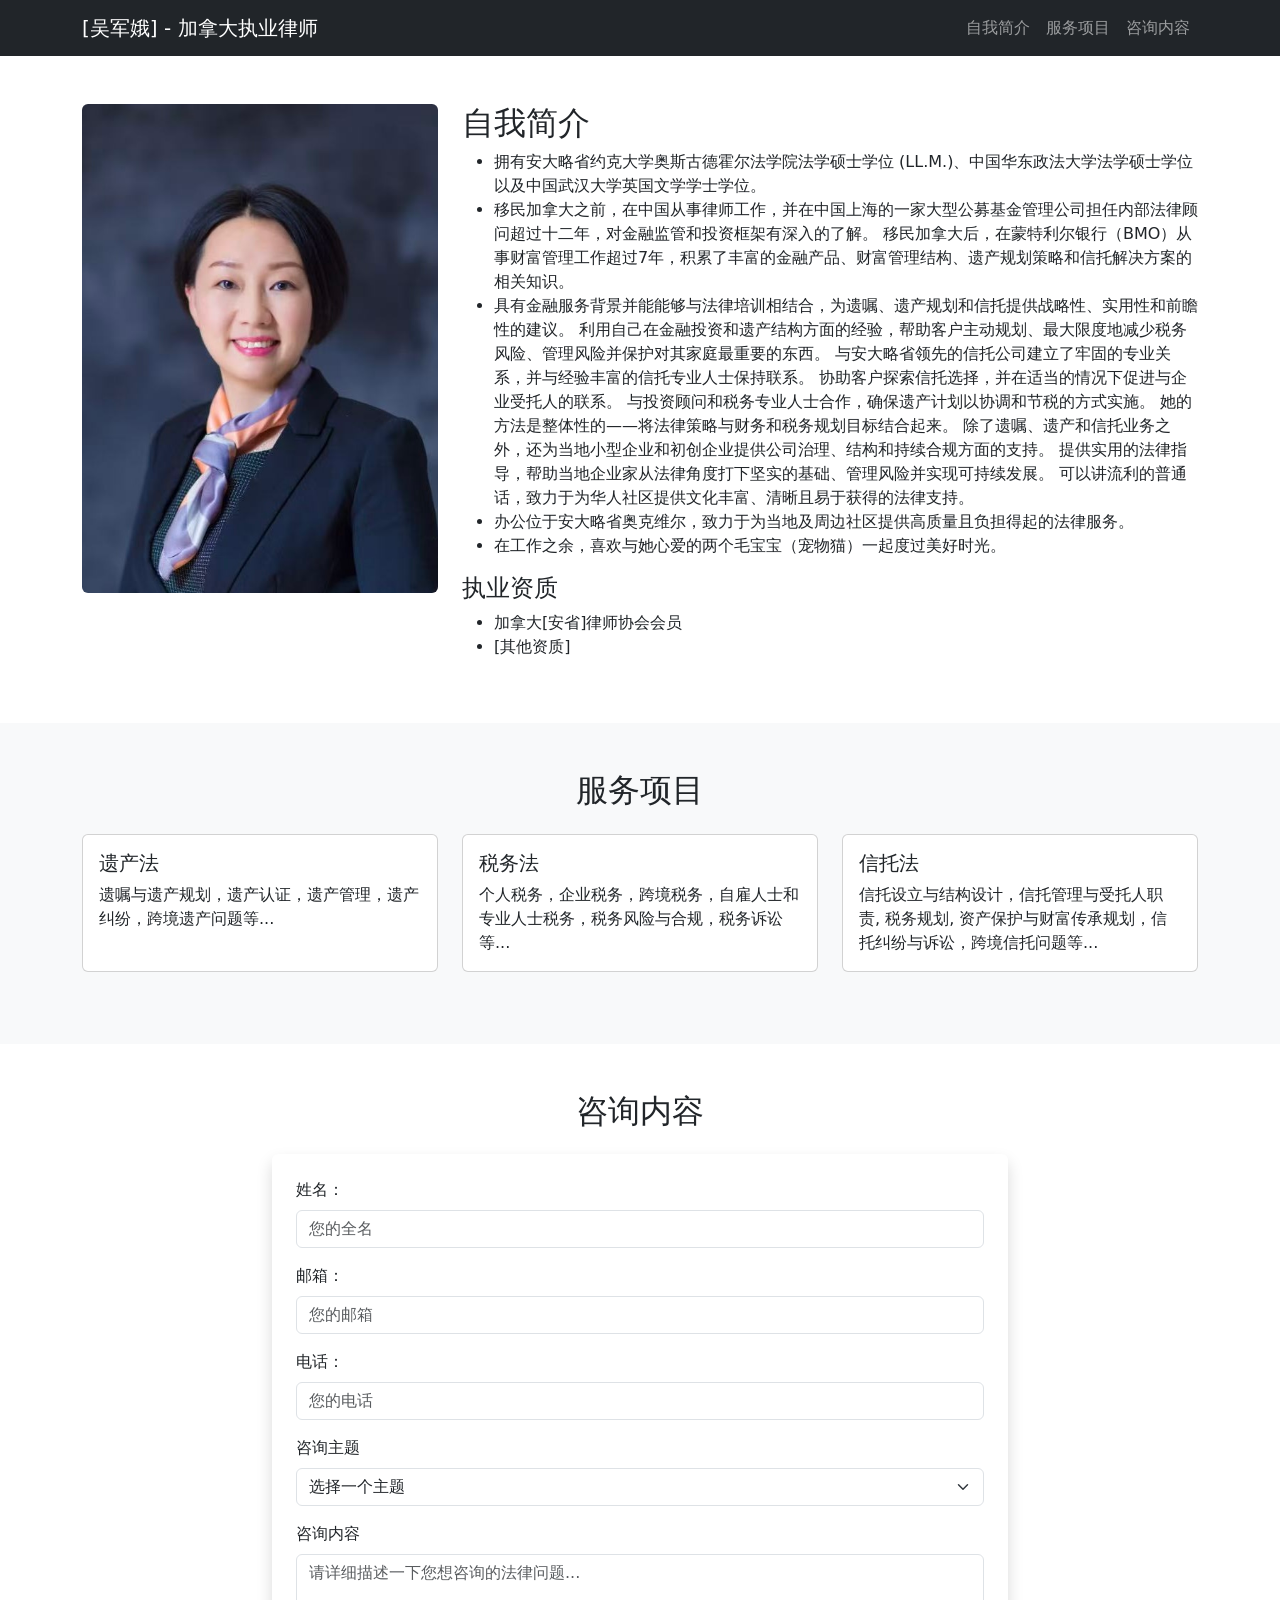
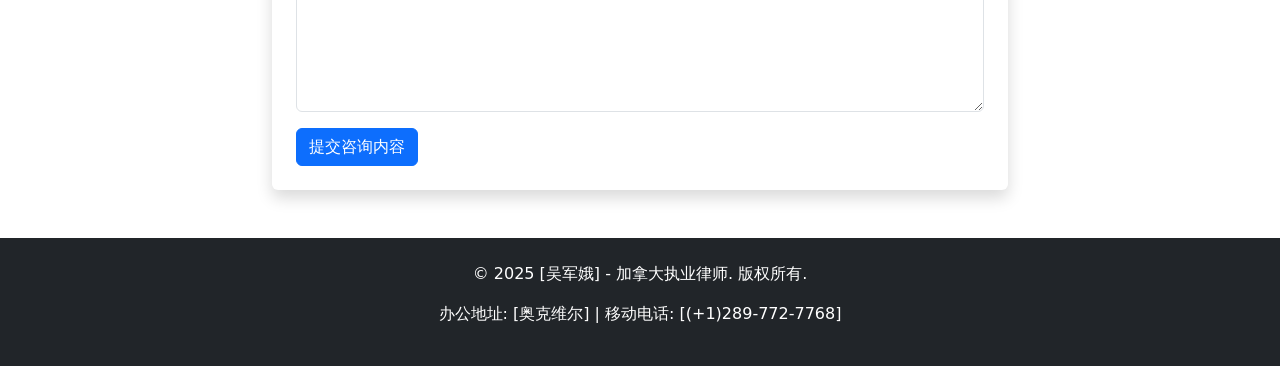
==== templates/index-cn.html @ 25bf87e0 "新增了合作律师信息" ====
<!DOCTYPE html>
<html lang="en">
<head>
    <meta charset="UTF-8">
    <meta name="viewport" content="width=device-width, initial-scale=1.0">
    <title>[吴军娥] - 加拿大执业律师</title>
    <link rel="stylesheet" href="/static/css/style.css">
    <!-- 引入Bootstrap简化样式（可选，新手友好） -->
    <link href="https://cdn.jsdelivr.net/npm/bootstrap@5.3.0/dist/css/bootstrap.min.css" rel="stylesheet">
</head>
<body>
    <!-- 导航栏 -->
    <nav class="navbar navbar-expand-lg navbar-dark bg-dark">
        <div class="container">
            <a class="navbar-brand" href="#">[吴军娥] - 加拿大执业律师</a>
            <div class="collapse navbar-collapse">
                <ul class="navbar-nav ms-auto">
                    <li class="nav-item"><a class="nav-link" href="#about">自我简介</a></li>
                    <li class="nav-item"><a class="nav-link" href="#services">服务项目</a></li>
                    <li class="nav-item"><a class="nav-link" href="#contact">咨询内容</a></li>
                </ul>
            </div>
        </div>
    </nav>

    <!-- 律师介绍部分 -->
    <section id="about" class="py-5">
        <div class="container">
            <div class="row">
                <div class="col-md-4">
                    <img src="/static/images/profile.jpg" alt="Lawyer Profile" class="img-fluid rounded">
                </div>
                <div class="col-md-8">
                    <h2>自我简介</h2>
                    <ul>
                        <li>
                            拥有安大略省约克大学奥斯古德霍尔法学院法学硕士学位 (LL.M.)、中国华东政法大学法学硕士学位以及中国武汉大学英国文学学士学位。</li> 
                        <li>
                            移民加拿大之前，在中国从事律师工作，并在中国上海的一家大型公募基金管理公司担任内部法律顾问超过十二年，对金融监管和投资框架有深入的了解。 
                            移民加拿大后，在蒙特利尔银行（BMO）从事财富管理工作超过7年，积累了丰富的金融产品、财富管理结构、遗产规划策略和信托解决方案的相关知识。         
                        </li>
                        <li>
                            具有金融服务背景并能能够与法律培训相结合，为遗嘱、遗产规划和信托提供战略性、实用性和前瞻性的建议。
                            利用自己在金融投资和遗产结构方面的经验，帮助客户主动规划、最大限度地减少税务风险、管理风险并保护对其家庭最重要的东西。
                            与安大略省领先的信托公司建立了牢固的专业关系，并与经验丰富的信托专业人士保持联系。
                            协助客户探索信托选择，并在适当的情况下促进与企业受托人的联系。
                            与投资顾问和税务专业人士合作，确保遗产计划以协调和节税的方式实施。
                            她的方法是整体性的——将法律策略与财务和税务规划目标结合起来。
                            除了遗嘱、遗产和信托业务之外，还为当地小型企业和初创企业提供公司治理、结构和持续合规方面的支持。
                            提供实用的法律指导，帮助当地企业家从法律角度打下坚实的基础、管理风险并实现可持续发展。
                            可以讲流利的普通话，致力于为华人社区提供文化丰富、清晰且易于获得的法律支持。
                        </li>
                        <li>
                             办公位于安大略省奥克维尔，致力于为当地及周边社区提供高质量且负担得起的法律服务。
                        </li>
                        <li>
                            在工作之余，喜欢与她心爱的两个毛宝宝（宠物猫）一起度过美好时光。
                        </li>
                    </ul>
                    <h4>执业资质</h4>
                    <ul>
                        <li>加拿大[安省]律师协会会员</li>
                        <li>[其他资质]</li>
                    </ul>
                </div>
            </div>
        </div>
    </section>

    <!-- 服务介绍部分 -->
    <section id="services" class="py-5 bg-light">
        <div class="container">
            <h2 class="text-center mb-4">服务项目</h2>
            <div class="row">
                <div class="col-md-4 mb-4">
                    <div class="card h-100">
                        <div class="card-body">
                            <h5 class="card-title">遗产法</h5>
                            <p class="card-text">遗嘱与遗产规划，遗产认证，遗产管理，遗产纠纷，跨境遗产问题等...</p>
                        </div>
                    </div>
                </div>
                <div class="col-md-4 mb-4">
                    <div class="card h-100">
                        <div class="card-body">
                            <h5 class="card-title">税务法</h5>
                            <p class="card-text">个人税务，企业税务，跨境税务，自雇人士和专业人士税务，税务风险与合规，税务诉讼等...</p>
                        </div>
                    </div>
                </div>
                <div class="col-md-4 mb-4">
                    <div class="card h-100">
                        <div class="card-body">
                            <h5 class="card-title">信托法</h5>
                            <p class="card-text">信托设立与结构设计，信托管理与受托人职责, 税务规划, 资产保护与财富传承规划，信托纠纷与诉讼，跨境信托问题等...</p>
                        </div>
                    </div>
                </div>
            </div>
        </div>
    </section>

    <!-- 咨询表单部分 -->
    <section id="contact" class="py-5">
        <div class="container">
            <h2 class="text-center mb-4">咨询内容</h2>
            <div class="row justify-content-center">
                <div class="col-md-8">
                    <form id="consultForm" class="shadow p-4 rounded">
                        <!-- 表单反馈提示 -->
                        <div id="formMessage" class="mb-3 d-none"></div>
                        
                        <div class="mb-3">
                            <label for="fullName" class="form-label">姓名：</label>
                            <input type="text" class="form-control" id="fullName" required placeholder="您的全名">
                        </div>
                        <div class="mb-3">
                            <label for="email" class="form-label">邮箱：</label>
                            <input type="email" class="form-control" id="email" required placeholder="您的邮箱">
                        </div>
                        <div class="mb-3">
                            <label for="phone" class="form-label">电话：</label>
                            <input type="tel" class="form-control" id="phone" placeholder="您的电话">
                        </div>
                        <div class="mb-3">
                            <label for="subject" class="form-label">咨询主题</label>
                            <select class="form-select" id="subject" required>
                                <option value="">选择一个主题</option>
                                <option value="Heritage">遗产法</option>
                                <option value="Fax">税务法</option>
                                <option value="Trust">信托法</option>
                                <option value="Other">其他</option>
                            </select>
                        </div>
                        <div class="mb-3">
                            <label for="message" class="form-label">咨询内容</label>
                            <textarea class="form-control" id="message" rows="6" required placeholder="请详细描述一下您想咨询的法律问题..."></textarea>
                        </div>
                        <button type="submit" class="btn btn-primary">提交咨询内容</button>
                    </form>
                </div>
            </div>
        </div>
    </section>

    <!-- 页脚 -->
    <footer class="bg-dark text-white py-4">
        <div class="container text-center">
            <p>&copy; 2025 [吴军娥] - 加拿大执业律师. 版权所有.</p>
            <p>办公地址: [奥克维尔] | 移动电话: [(+1)289-772-7768]</p>
        </div>
    </footer>

    <!-- JavaScript -->
    <script src="https://cdn.jsdelivr.net/npm/bootstrap@5.3.0/dist/js/bootstrap.bundle.min.js"></script>
    <script src="/static/js/script.js"></script>
</body>
</html>
---- static/css/style.css ----
/* 基础样式优化 */
body {
    font-family: 'Arial', sans-serif;
    line-height: 1.6;
}

section {
    scroll-margin-top: 70px; /* 适配导航栏固定 */
}

/* 表单样式增强 */
#consultForm {
    background-color: #fff;
}

/* 图片样式 */
img {
    max-width: 100%;
    height: auto;
}
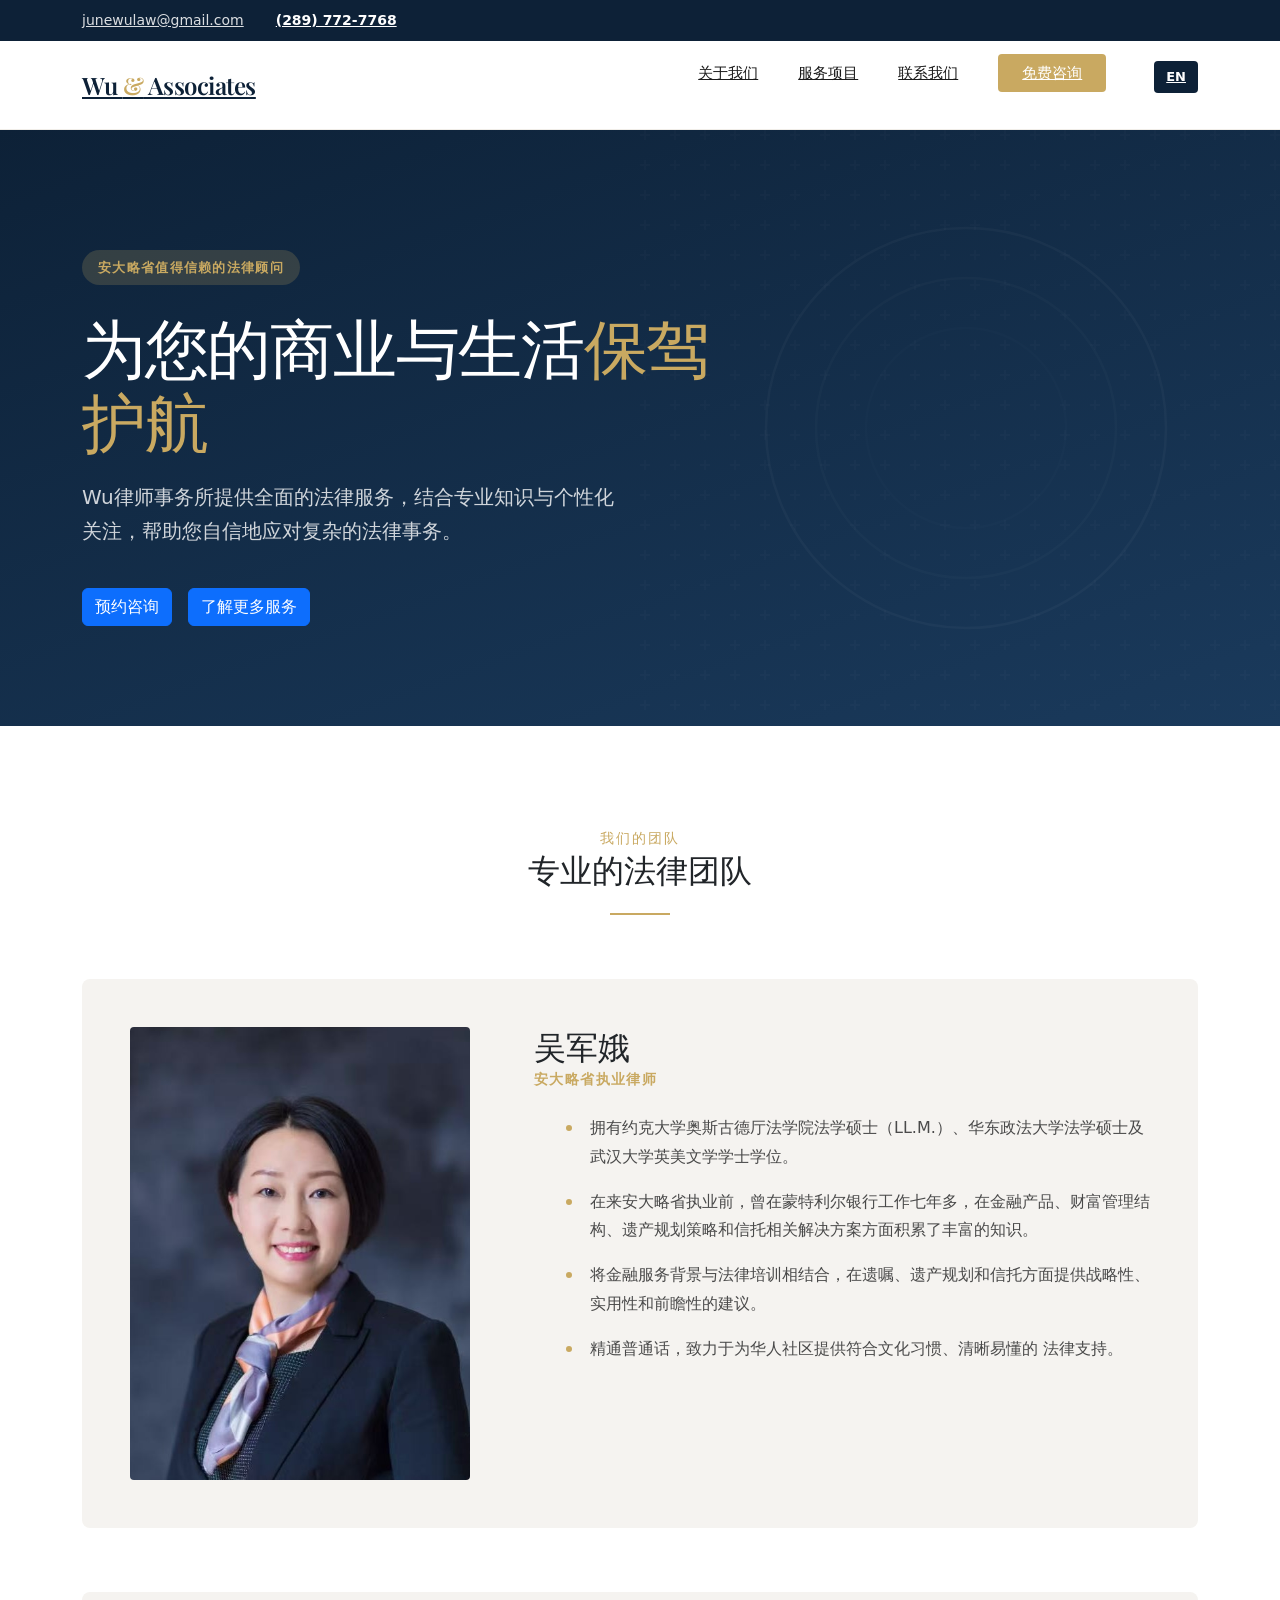
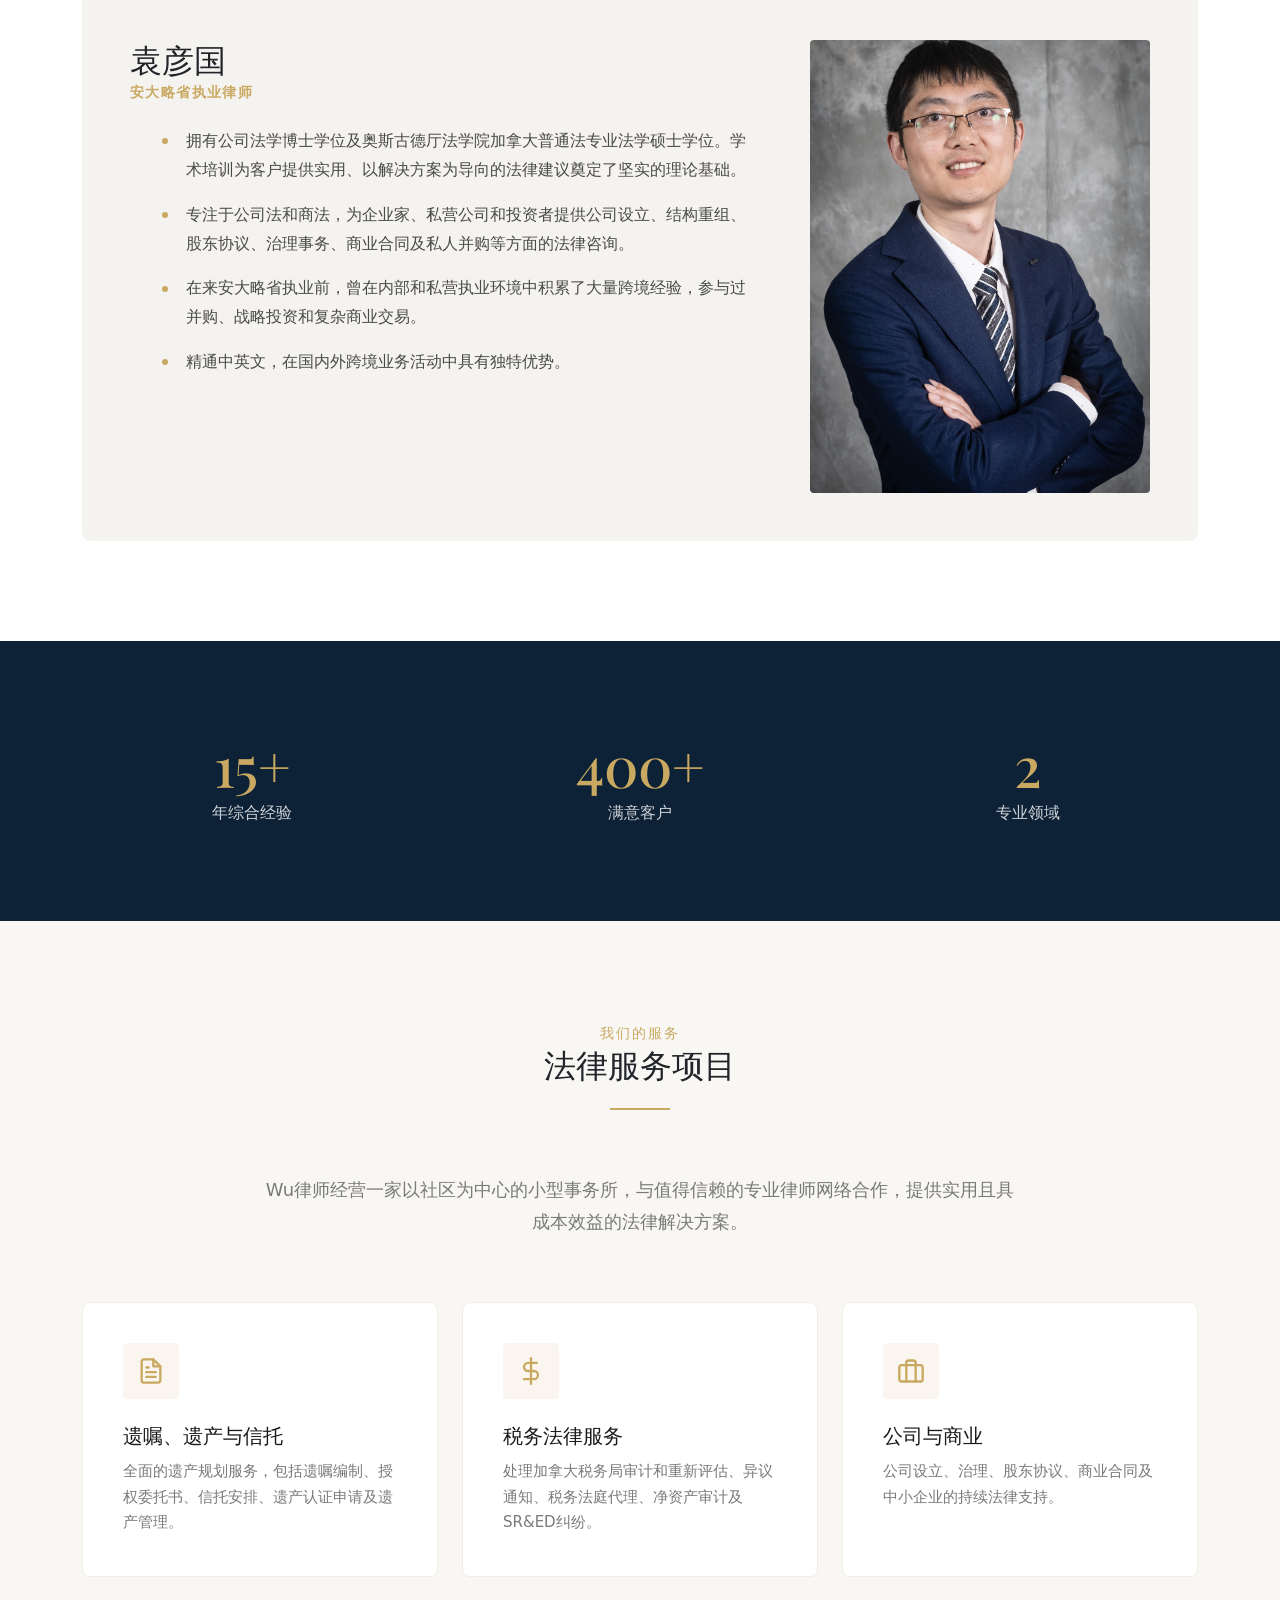
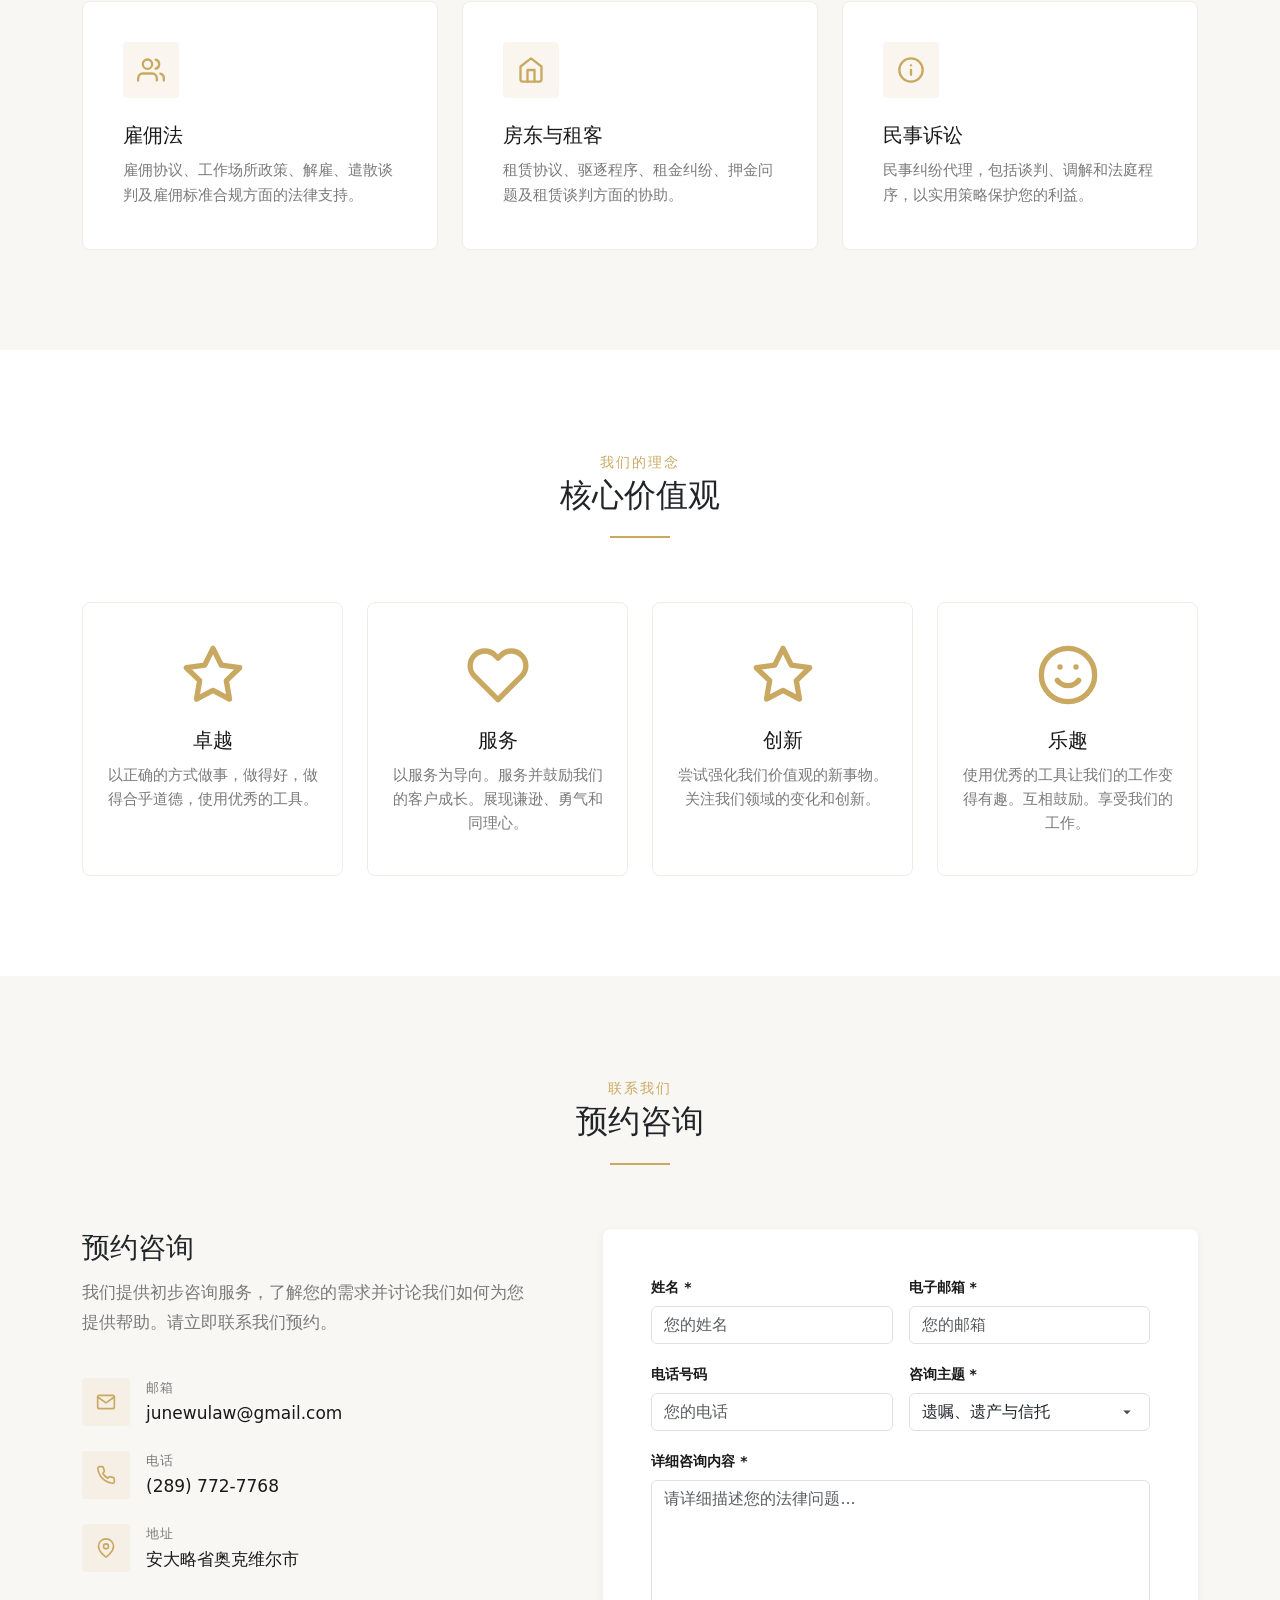
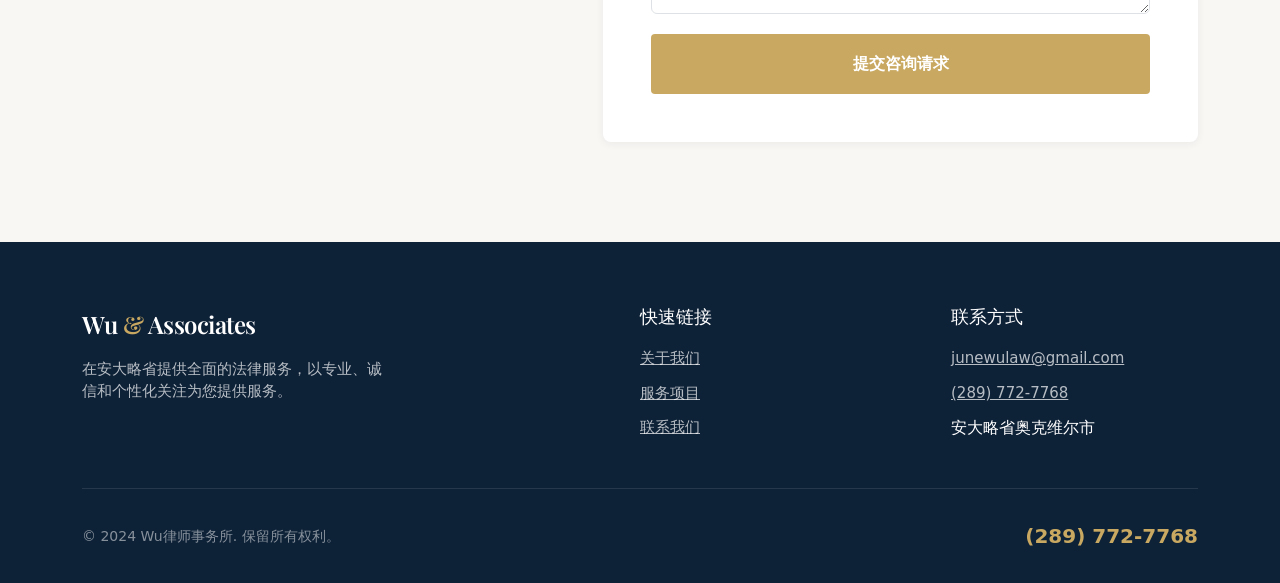
==== commit e87a036f: "增加中文版" ====
--- a/templates/index-cn.html
+++ b/templates/index-cn.html
@@ -1,158 +1,445 @@
 <!DOCTYPE html>
-<html lang="en">
+<html lang="zh-CN">
 <head>
     <meta charset="UTF-8">
     <meta name="viewport" content="width=device-width, initial-scale=1.0">
-    <title>[吴军娥] - 加拿大执业律师</title>
+    <title>Wu律师事务所 | 安大略省值得信赖的法律服务</title>
+    <meta name="description" content="Wu律师事务所提供全面的法律服务，包括遗嘱、遗产、信托、税务法、公司法及民事诉讼。">
+
+    <link rel="preconnect" href="https://fonts.googleapis.com">
+    <link rel="preconnect" href="https://fonts.gstatic.com" crossorigin>
+    <link href="https://fonts.googleapis.com/css2?family=Inter:wght@400;500;600;700&family=Playfair+Display:wght@400;500;600&display=swap" rel="stylesheet">
+
     <link rel="stylesheet" href="/static/css/style.css">
-    <!-- 引入Bootstrap简化样式（可选，新手友好） -->
     <link href="https://cdn.jsdelivr.net/npm/bootstrap@5.3.0/dist/css/bootstrap.min.css" rel="stylesheet">
+
+    <link rel="icon" type="image/svg+xml" href="data:image/svg+xml,<svg xmlns='http://www.w3.org/2000/svg' viewBox='0 0 100 100'><text y='.9em' font-size='90'>⚖</text></svg>">
 </head>
 <body>
-    <!-- 导航栏 -->
-    <nav class="navbar navbar-expand-lg navbar-dark bg-dark">
-        <div class="container">
-            <a class="navbar-brand" href="#">[吴军娥] - 加拿大执业律师</a>
-            <div class="collapse navbar-collapse">
-                <ul class="navbar-nav ms-auto">
-                    <li class="nav-item"><a class="nav-link" href="#about">自我简介</a></li>
-                    <li class="nav-item"><a class="nav-link" href="#services">服务项目</a></li>
-                    <li class="nav-item"><a class="nav-link" href="#contact">咨询内容</a></li>
-                </ul>
-            </div>
+    <!-- Top Bar -->
+    <div class="top-bar">
+        <div class="container">
+            <div class="top-bar-contact">
+                <a href="mailto:junewulaw@gmail.com">junewulaw@gmail.com</a>
+                <a href="tel:+12897727768" class="top-bar-phone">(289) 772-7768</a>
+            </div>
+        </div>
+    </div>
+
+    <!-- Navigation -->
+    <nav class="nav" id="mainNav">
+        <div class="container">
+            <a href="#" class="logo">Wu <span>&</span> Associates</a>
+            <ul class="main-nav">
+                <li><a href="#about">关于我们</a></li>
+                <li><a href="#services">服务项目</a></li>
+                <li><a href="#contact">联系我们</a></li>
+                <li><a href="#contact" class="nav-cta">免费咨询</a></li>
+                <li class="lang-switch"><a href="/">EN</a></li>
+            </ul>
+            <button class="mobile-toggle" id="mobileToggle" aria-label="导航菜单">
+                <span></span>
+                <span></span>
+                <span></span>
+            </button>
+        </div>
+        <div class="mobile-nav" id="mobileNav">
+            <a href="#about">关于我们</a>
+            <a href="#services">服务项目</a>
+            <a href="#contact">联系我们</a>
+            <a href="#contact" class="nav-cta">免费咨询</a>
+            <a href="/" class="lang-switch">English</a>
         </div>
     </nav>
 
-    <!-- 律师介绍部分 -->
-    <section id="about" class="py-5">
-        <div class="container">
-            <div class="row">
-                <div class="col-md-4">
-                    <img src="/static/images/profile.jpg" alt="Lawyer Profile" class="img-fluid rounded">
-                </div>
-                <div class="col-md-8">
-                    <h2>自我简介</h2>
-                    <ul>
-                        <li>
-                            拥有安大略省约克大学奥斯古德霍尔法学院法学硕士学位 (LL.M.)、中国华东政法大学法学硕士学位以及中国武汉大学英国文学学士学位。</li> 
-                        <li>
-                            移民加拿大之前，在中国从事律师工作，并在中国上海的一家大型公募基金管理公司担任内部法律顾问超过十二年，对金融监管和投资框架有深入的了解。 
-                            移民加拿大后，在蒙特利尔银行（BMO）从事财富管理工作超过7年，积累了丰富的金融产品、财富管理结构、遗产规划策略和信托解决方案的相关知识。         
-                        </li>
-                        <li>
-                            具有金融服务背景并能能够与法律培训相结合，为遗嘱、遗产规划和信托提供战略性、实用性和前瞻性的建议。
-                            利用自己在金融投资和遗产结构方面的经验，帮助客户主动规划、最大限度地减少税务风险、管理风险并保护对其家庭最重要的东西。
-                            与安大略省领先的信托公司建立了牢固的专业关系，并与经验丰富的信托专业人士保持联系。
-                            协助客户探索信托选择，并在适当的情况下促进与企业受托人的联系。
-                            与投资顾问和税务专业人士合作，确保遗产计划以协调和节税的方式实施。
-                            她的方法是整体性的——将法律策略与财务和税务规划目标结合起来。
-                            除了遗嘱、遗产和信托业务之外，还为当地小型企业和初创企业提供公司治理、结构和持续合规方面的支持。
-                            提供实用的法律指导，帮助当地企业家从法律角度打下坚实的基础、管理风险并实现可持续发展。
-                            可以讲流利的普通话，致力于为华人社区提供文化丰富、清晰且易于获得的法律支持。
-                        </li>
-                        <li>
-                             办公位于安大略省奥克维尔，致力于为当地及周边社区提供高质量且负担得起的法律服务。
-                        </li>
-                        <li>
-                            在工作之余，喜欢与她心爱的两个毛宝宝（宠物猫）一起度过美好时光。
-                        </li>
-                    </ul>
-                    <h4>执业资质</h4>
-                    <ul>
-                        <li>加拿大[安省]律师协会会员</li>
-                        <li>[其他资质]</li>
-                    </ul>
-                </div>
-            </div>
-        </div>
-    </section>
-
-    <!-- 服务介绍部分 -->
-    <section id="services" class="py-5 bg-light">
-        <div class="container">
-            <h2 class="text-center mb-4">服务项目</h2>
-            <div class="row">
-                <div class="col-md-4 mb-4">
-                    <div class="card h-100">
-                        <div class="card-body">
-                            <h5 class="card-title">遗产法</h5>
-                            <p class="card-text">遗嘱与遗产规划，遗产认证，遗产管理，遗产纠纷，跨境遗产问题等...</p>
-                        </div>
-                    </div>
-                </div>
-                <div class="col-md-4 mb-4">
-                    <div class="card h-100">
-                        <div class="card-body">
-                            <h5 class="card-title">税务法</h5>
-                            <p class="card-text">个人税务，企业税务，跨境税务，自雇人士和专业人士税务，税务风险与合规，税务诉讼等...</p>
-                        </div>
-                    </div>
-                </div>
-                <div class="col-md-4 mb-4">
-                    <div class="card h-100">
-                        <div class="card-body">
-                            <h5 class="card-title">信托法</h5>
-                            <p class="card-text">信托设立与结构设计，信托管理与受托人职责, 税务规划, 资产保护与财富传承规划，信托纠纷与诉讼，跨境信托问题等...</p>
-                        </div>
-                    </div>
-                </div>
-            </div>
-        </div>
-    </section>
-
-    <!-- 咨询表单部分 -->
-    <section id="contact" class="py-5">
-        <div class="container">
-            <h2 class="text-center mb-4">咨询内容</h2>
-            <div class="row justify-content-center">
-                <div class="col-md-8">
-                    <form id="consultForm" class="shadow p-4 rounded">
-                        <!-- 表单反馈提示 -->
-                        <div id="formMessage" class="mb-3 d-none"></div>
-                        
-                        <div class="mb-3">
-                            <label for="fullName" class="form-label">姓名：</label>
-                            <input type="text" class="form-control" id="fullName" required placeholder="您的全名">
-                        </div>
-                        <div class="mb-3">
-                            <label for="email" class="form-label">邮箱：</label>
-                            <input type="email" class="form-control" id="email" required placeholder="您的邮箱">
-                        </div>
-                        <div class="mb-3">
-                            <label for="phone" class="form-label">电话：</label>
-                            <input type="tel" class="form-control" id="phone" placeholder="您的电话">
-                        </div>
-                        <div class="mb-3">
-                            <label for="subject" class="form-label">咨询主题</label>
-                            <select class="form-select" id="subject" required>
-                                <option value="">选择一个主题</option>
-                                <option value="Heritage">遗产法</option>
-                                <option value="Fax">税务法</option>
-                                <option value="Trust">信托法</option>
-                                <option value="Other">其他</option>
-                            </select>
-                        </div>
-                        <div class="mb-3">
-                            <label for="message" class="form-label">咨询内容</label>
-                            <textarea class="form-control" id="message" rows="6" required placeholder="请详细描述一下您想咨询的法律问题..."></textarea>
-                        </div>
-                        <button type="submit" class="btn btn-primary">提交咨询内容</button>
+    <!-- Hero -->
+    <section class="hero">
+        <div class="container">
+            <div class="hero-content">
+                <span class="hero-badge">安大略省值得信赖的法律顾问</span>
+                <h1>为您的商业与生活<span class="highlight">保驾护航</span></h1>
+                <p>Wu律师事务所提供全面的法律服务，结合专业知识与个性化关注，帮助您自信地应对复杂的法律事务。</p>
+                <div class="hero-buttons">
+                    <a href="#contact" class="btn btn-primary">预约咨询</a>
+                    <a href="#services" class="btn btn-primary">了解更多服务</a>
+                </div>
+            </div>
+        </div>
+        <div class="hero-decoration">
+            <svg viewBox="0 0 200 200" fill="none" xmlns="http://www.w3.org/2000/svg">
+                <circle cx="100" cy="100" r="80" stroke="white" stroke-width="1" opacity="0.3"/>
+                <circle cx="100" cy="100" r="60" stroke="white" stroke-width="1" opacity="0.2"/>
+                <circle cx="100" cy="100" r="40" stroke="white" stroke-width="1" opacity="0.1"/>
+            </svg>
+        </div>
+    </section>
+
+    <!-- About / Team -->
+    <section id="about" class="about-section section">
+        <div class="container">
+            <div class="section-header">
+                <span class="section-subtitle">我们的团队</span>
+                <h2>专业的法律团队</h2>
+                <div class="divider"></div>
+            </div>
+
+            <div class="team-grid">
+                <!-- June Wu -->
+                <div class="attorney-card">
+                    <div class="attorney-image">
+                        <img src="/static/images/June.jpg" alt="吴军娥 - 律师">
+                    </div>
+                    <div class="attorney-info">
+                        <h3>吴军娥</h3>
+                        <p class="attorney-title">安大略省执业律师</p>
+                        <ul class="attorney-bio">
+                            <li>拥有约克大学奥斯古德厅法学院法学硕士（LL.M.）、华东政法大学法学硕士及武汉大学英美文学学士学位。</li>
+                            <li>在来安大略省执业前，曾在蒙特利尔银行工作七年多，在金融产品、财富管理结构、遗产规划策略和信托相关解决方案方面积累了丰富的知识。</li>
+                            <li>将金融服务背景与法律培训相结合，在遗嘱、遗产规划和信托方面提供战略性、实用性和前瞻性的建议。</li>
+                            <li>精通普通话，致力于为华人社区提供符合文化习惯、清晰易懂的 法律支持。</li>
+                        </ul>
+                    </div>
+                </div>
+
+                <!-- Yanguo Yuan -->
+                <div class="attorney-card reverse">
+                    <div class="attorney-image">
+                        <img src="/static/images/Bruce.jpg" alt="袁彦国 - 律师">
+                    </div>
+                    <div class="attorney-info">
+                        <h3>袁彦国</h3>
+                        <p class="attorney-title">安大略省执业律师</p>
+                        <ul class="attorney-bio">
+                            <li>拥有公司法学博士学位及奥斯古德厅法学院加拿大普通法专业法学硕士学位。学术培训为客户提供实用、以解决方案为导向的法律建议奠定了坚实的理论基础。</li>
+                            <li>专注于公司法和商法，为企业家、私营公司和投资者提供公司设立、结构重组、股东协议、治理事务、商业合同及私人并购等方面的法律咨询。</li>
+                            <li>在来安大略省执业前，曾在内部和私营执业环境中积累了大量跨境经验，参与过并购、战略投资和复杂商业交易。</li>
+                            <li>精通中英文，在国内外跨境业务活动中具有独特优势。</li>
+                        </ul>
+                    </div>
+                </div>
+            </div>
+        </div>
+    </section>
+
+    <!-- Statistics -->
+    <section class="stats-section">
+        <div class="container">
+            <div class="stats-grid">
+                <div class="stat-item">
+                    <div class="stat-number">15+</div>
+                    <div class="stat-label">年综合经验</div>
+                </div>
+                <div class="stat-item">
+                    <div class="stat-number">400+</div>
+                    <div class="stat-label">满意客户</div>
+                </div>
+                <div class="stat-item">
+                    <div class="stat-number">2</div>
+                    <div class="stat-label">专业领域</div>
+                </div>
+            </div>
+        </div>
+    </section>
+
+    <!-- Services -->
+    <section id="services" class="services-section section">
+        <div class="container">
+            <div class="section-header">
+                <span class="section-subtitle">我们的服务</span>
+                <h2>法律服务项目</h2>
+                <div class="divider"></div>
+            </div>
+
+            <p class="services-intro">Wu律师经营一家以社区为中心的小型事务所，与值得信赖的专业律师网络合作，提供实用且具成本效益的法律解决方案。</p>
+
+            <div class="services-grid">
+                <div class="service-card">
+                    <div class="service-icon">
+                        <svg xmlns="http://www.w3.org/2000/svg" viewBox="0 0 24 24" fill="none" stroke="currentColor" stroke-width="2" stroke-linecap="round" stroke-linejoin="round">
+                            <path d="M14 2H6a2 2 0 0 0-2 2v16a2 2 0 0 0 2 2h12a2 2 0 0 0 2-2V8z"></path>
+                            <polyline points="14 2 14 8 20 8"></polyline>
+                            <line x1="16" y1="13" x2="8" y2="13"></line>
+                            <line x1="16" y1="17" x2="8" y2="17"></line>
+                            <polyline points="10 9 9 9 8 9"></polyline>
+                        </svg>
+                    </div>
+                    <h4>遗嘱、遗产与信托</h4>
+                    <p>全面的遗产规划服务，包括遗嘱编制、授权委托书、信托安排、遗产认证申请及遗产管理。</p>
+                </div>
+
+                <div class="service-card">
+                    <div class="service-icon">
+                        <svg xmlns="http://www.w3.org/2000/svg" viewBox="0 0 24 24" fill="none" stroke="currentColor" stroke-width="2" stroke-linecap="round" stroke-linejoin="round">
+                            <line x1="12" y1="1" x2="12" y2="23"></line>
+                            <path d="M17 5H9.5a3.5 3.5 0 0 0 0 7h5a3.5 3.5 0 0 1 0 7H6"></path>
+                        </svg>
+                    </div>
+                    <h4>税务法律服务</h4>
+                    <p>处理加拿大税务局审计和重新评估、异议通知、税务法庭代理、净资产审计及SR&ED纠纷。</p>
+                </div>
+
+                <div class="service-card">
+                    <div class="service-icon">
+                        <svg xmlns="http://www.w3.org/2000/svg" viewBox="0 0 24 24" fill="none" stroke="currentColor" stroke-width="2" stroke-linecap="round" stroke-linejoin="round">
+                            <rect x="2" y="7" width="20" height="14" rx="2" ry="2"></rect>
+                            <path d="M16 21V5a2 2 0 0 0-2-2h-4a2 2 0 0 0-2 2v16"></path>
+                        </svg>
+                    </div>
+                    <h4>公司与商业</h4>
+                    <p>公司设立、治理、股东协议、商业合同及中小企业的持续法律支持。</p>
+                </div>
+
+                <div class="service-card">
+                    <div class="service-icon">
+                        <svg xmlns="http://www.w3.org/2000/svg" viewBox="0 0 24 24" fill="none" stroke="currentColor" stroke-width="2" stroke-linecap="round" stroke-linejoin="round">
+                            <path d="M17 21v-2a4 4 0 0 0-4-4H5a4 4 0 0 0-4 4v2"></path>
+                            <circle cx="9" cy="7" r="4"></circle>
+                            <path d="M23 21v-2a4 4 0 0 0-3-3.87"></path>
+                            <path d="M16 3.13a4 4 0 0 1 0 7.75"></path>
+                        </svg>
+                    </div>
+                    <h4>雇佣法</h4>
+                    <p>雇佣协议、工作场所政策、解雇、遣散谈判及雇佣标准合规方面的法律支持。</p>
+                </div>
+
+                <div class="service-card">
+                    <div class="service-icon">
+                        <svg xmlns="http://www.w3.org/2000/svg" viewBox="0 0 24 24" fill="none" stroke="currentColor" stroke-width="2" stroke-linecap="round" stroke-linejoin="round">
+                            <path d="M3 9l9-7 9 7v11a2 2 0 0 1-2 2H5a2 2 0 0 1-2-2z"></path>
+                            <polyline points="9 22 9 12 15 12 15 22"></polyline>
+                        </svg>
+                    </div>
+                    <h4>房东与租客</h4>
+                    <p>租赁协议、驱逐程序、租金纠纷、押金问题及租赁谈判方面的协助。</p>
+                </div>
+
+                <div class="service-card">
+                    <div class="service-icon">
+                        <svg xmlns="http://www.w3.org/2000/svg" viewBox="0 0 24 24" fill="none" stroke="currentColor" stroke-width="2" stroke-linecap="round" stroke-linejoin="round">
+                            <circle cx="12" cy="12" r="10"></circle>
+                            <path d="M12 16v-4"></path>
+                            <path d="M12 8h.01"></path>
+                        </svg>
+                    </div>
+                    <h4>民事诉讼</h4>
+                    <p>民事纠纷代理，包括谈判、调解和法庭程序，以实用策略保护您的利益。</p>
+                </div>
+            </div>
+        </div>
+    </section>
+
+    <!-- Values -->
+    <section class="values-section section">
+        <div class="container">
+            <div class="section-header">
+                <span class="section-subtitle">我们的理念</span>
+                <h2>核心价值观</h2>
+                <div class="divider"></div>
+            </div>
+
+            <div class="values-grid">
+                <div class="value-card">
+                    <div class="value-icon">
+                        <svg xmlns="http://www.w3.org/2000/svg" viewBox="0 0 24 24" fill="none" stroke="currentColor" stroke-width="2" stroke-linecap="round" stroke-linejoin="round">
+                            <path d="M12 2l3.09 6.26L22 9.27l-5 4.87 1.18 6.88L12 17.77l-6.18 3.25L7 14.14 2 9.27l6.91-1.01L12 2z"></path>
+                        </svg>
+                    </div>
+                    <h4>卓越</h4>
+                    <p>以正确的方式做事，做得好，做得合乎道德，使用优秀的工具。</p>
+                </div>
+
+                <div class="value-card">
+                    <div class="value-icon">
+                        <svg xmlns="http://www.w3.org/2000/svg" viewBox="0 0 24 24" fill="none" stroke="currentColor" stroke-width="2" stroke-linecap="round" stroke-linejoin="round">
+                            <path d="M20.84 4.61a5.5 5.5 0 0 0-7.78 0L12 5.67l-1.06-1.06a5.5 5.5 0 0 0-7.78 7.78l1.06 1.06L12 21.23l7.78-7.78 1.06-1.06a5.5 5.5 0 0 0 0-7.78z"></path>
+                        </svg>
+                    </div>
+                    <h4>服务</h4>
+                    <p>以服务为导向。服务并鼓励我们的客户成长。展现谦逊、勇气和同理心。</p>
+                </div>
+
+                <div class="value-card">
+                    <div class="value-icon">
+                        <svg xmlns="http://www.w3.org/2000/svg" viewBox="0 0 24 24" fill="none" stroke="currentColor" stroke-width="2" stroke-linecap="round" stroke-linejoin="round">
+                            <polygon points="12 2 15.09 8.26 22 9.27 17 14.14 18.18 21.02 12 17.77 5.82 21.02 7 14.14 2 9.27 8.91 8.26 12 2"></polygon>
+                        </svg>
+                    </div>
+                    <h4>创新</h4>
+                    <p>尝试强化我们价值观的新事物。关注我们领域的变化和创新。</p>
+                </div>
+
+                <div class="value-card">
+                    <div class="value-icon">
+                        <svg xmlns="http://www.w3.org/2000/svg" viewBox="0 0 24 24" fill="none" stroke="currentColor" stroke-width="2" stroke-linecap="round" stroke-linejoin="round">
+                            <circle cx="12" cy="12" r="10"></circle>
+                            <path d="M8 14s1.5 2 4 2 4-2 4-2"></path>
+                            <line x1="9" y1="9" x2="9.01" y2="9"></line>
+                            <line x1="15" y1="9" x2="15.01" y2="9"></line>
+                        </svg>
+                    </div>
+                    <h4>乐趣</h4>
+                    <p>使用优秀的工具让我们的工作变得有趣。互相鼓励。享受我们的工作。</p>
+                </div>
+            </div>
+        </div>
+    </section>
+
+    <!-- Contact -->
+    <section id="contact" class="contact-section section">
+        <div class="container">
+            <div class="section-header">
+                <span class="section-subtitle">联系我们</span>
+                <h2>预约咨询</h2>
+                <div class="divider"></div>
+            </div>
+
+            <div class="contact-grid">
+                <div class="contact-info">
+                    <h3>预约咨询</h3>
+                    <p>我们提供初步咨询服务，了解您的需求并讨论我们如何为您提供帮助。请立即联系我们预约。</p>
+
+                    <div class="contact-item">
+                        <div class="contact-icon">
+                            <svg xmlns="http://www.w3.org/2000/svg" viewBox="0 0 24 24" fill="none" stroke="currentColor" stroke-width="2" stroke-linecap="round" stroke-linejoin="round">
+                                <path d="M4 4h16c1.1 0 2 .9 2 2v12c0 1.1-.9 2-2 2H4c-1.1 0-2-.9-2-2V6c0-1.1.9-2 2-2z"></path>
+                                <polyline points="22,6 12,13 2,6"></polyline>
+                            </svg>
+                        </div>
+                        <div>
+                            <span class="contact-label">邮箱</span>
+                            <span class="contact-value">junewulaw@gmail.com</span>
+                        </div>
+                    </div>
+
+                    <div class="contact-item">
+                        <div class="contact-icon">
+                            <svg xmlns="http://www.w3.org/2000/svg" viewBox="0 0 24 24" fill="none" stroke="currentColor" stroke-width="2" stroke-linecap="round" stroke-linejoin="round">
+                                <path d="M22 16.92v3a2 2 0 0 1-2.18 2 19.79 19.79 0 0 1-8.63-3.07 19.5 19.5 0 0 1-6-6 19.79 19.79 0 0 1-3.07-8.67A2 2 0 0 1 4.11 2h3a2 2 0 0 1 2 1.72 12.84 12.84 0 0 0 .7 2.81 2 2 0 0 1-.45 2.11L8.09 9.91a16 16 0 0 0 6 6l1.27-1.27a2 2 0 0 1 2.11-.45 12.84 12.84 0 0 0 2.81.7A2 2 0 0 1 22 16.92z"></path>
+                            </svg>
+                        </div>
+                        <div>
+                            <span class="contact-label">电话</span>
+                            <span class="contact-value">(289) 772-7768</span>
+                        </div>
+                    </div>
+
+                    <div class="contact-item">
+                        <div class="contact-icon">
+                            <svg xmlns="http://www.w3.org/2000/svg" viewBox="0 0 24 24" fill="none" stroke="currentColor" stroke-width="2" stroke-linecap="round" stroke-linejoin="round">
+                                <path d="M21 10c0 7-9 13-9 13s-9-6-9-13a9 9 0 0 1 18 0z"></path>
+                                <circle cx="12" cy="10" r="3"></circle>
+                            </svg>
+                        </div>
+                        <div>
+                            <span class="contact-label">地址</span>
+                            <span class="contact-value">安大略省奥克维尔市</span>
+                        </div>
+                    </div>
+                </div>
+
+                <div class="contact-form">
+                    <form id="consultForm">
+                        <div id="formMessage" class="form-message"></div>
+
+                        <div class="form-row">
+                            <div class="form-group">
+                                <label class="form-label" for="fullName">姓名 *</label>
+                                <input type="text" class="form-control" id="fullName" name="fullName" required placeholder="您的姓名">
+                            </div>
+                            <div class="form-group">
+                                <label class="form-label" for="email">电子邮箱 *</label>
+                                <input type="email" class="form-control" id="email" name="email" required placeholder="您的邮箱">
+                            </div>
+                        </div>
+
+                        <div class="form-row">
+                            <div class="form-group">
+                                <label class="form-label" for="phone">电话号码</label>
+                                <input type="tel" class="form-control" id="phone" name="phone" placeholder="您的电话">
+                            </div>
+                            <div class="form-group">
+                                <label class="form-label" for="subject">咨询主题 *</label>
+                                <select class="form-control" id="subject" name="subject" required>
+                                    <option value="Wills, Estates & Trusts" selected>遗嘱、遗产与信托</option>
+                                    <option value="Tax Legal Services">税务法律服务</option>
+                                    <option value="Corporate & Commercial">公司与商业</option>
+                                    <option value="Employment Law">雇佣法</option>
+                                    <option value="Landlord & Tenant">房东与租客</option>
+                                    <option value="Civil Litigation">民事诉讼</option>
+                                    <option value="Other">其他</option>
+                                </select>
+                            </div>
+                        </div>
+
+                        <div class="form-group full">
+                            <label class="form-label" for="message">详细咨询内容 *</label>
+                            <textarea class="form-control" id="message" name="message" rows="5" required placeholder="请详细描述您的法律问题..."></textarea>
+                        </div>
+
+                        <button type="submit" class="btn-submit">提交咨询请求</button>
                     </form>
                 </div>
             </div>
         </div>
     </section>
 
-    <!-- 页脚 -->
-    <footer class="bg-dark text-white py-4">
-        <div class="container text-center">
-            <p>&copy; 2025 [吴军娥] - 加拿大执业律师. 版权所有.</p>
-            <p>办公地址: [奥克维尔] | 移动电话: [(+1)289-772-7768]</p>
+    <!-- Footer -->
+    <footer>
+        <div class="container">
+            <div class="footer-grid">
+                <div class="footer-brand">
+                    <div class="logo">Wu <span>&</span> Associates</div>
+                    <p>在安大略省提供全面的法律服务，以专业、诚信和个性化关注为您提供服务。</p>
+                </div>
+                <div>
+                    <h4 class="footer-heading">快速链接</h4>
+                    <div class="footer-links">
+                        <a href="#about">关于我们</a>
+                        <a href="#services">服务项目</a>
+                        <a href="#contact">联系我们</a>
+                    </div>
+                </div>
+                <div>
+                    <h4 class="footer-heading">联系方式</h4>
+                    <div class="footer-links">
+                        <a href="mailto:junewulaw@gmail.com">junewulaw@gmail.com</a>
+                        <a href="tel:+12897727768">(289) 772-7768</a>
+                        <span>安大略省奥克维尔市</span>
+                    </div>
+                </div>
+            </div>
+            <div class="footer-bottom">
+                <div class="footer-copy">© 2024 Wu律师事务所. 保留所有权利。</div>
+                <div class="footer-phone">(289) 772-7768</div>
+            </div>
         </div>
     </footer>
 
-    <!-- JavaScript -->
+    <!-- Scripts -->
     <script src="https://cdn.jsdelivr.net/npm/bootstrap@5.3.0/dist/js/bootstrap.bundle.min.js"></script>
     <script src="/static/js/script.js"></script>
+    <script>
+        // Mobile nav toggle
+        document.getElementById('mobileToggle').addEventListener('click', function() {
+            document.getElementById('mobileNav').classList.toggle('active');
+        });
+
+        // Close mobile nav on link click
+        document.querySelectorAll('.mobile-nav a').forEach(function(link) {
+            link.addEventListener('click', function() {
+                document.getElementById('mobileNav').classList.remove('active');
+            });
+        });
+
+        // Nav scroll effect
+        window.addEventListener('scroll', function() {
+            const nav = document.getElementById('mainNav');
+            if (window.scrollY > 50) {
+                nav.classList.add('scrolled');
+            } else {
+                nav.classList.remove('scrolled');
+            }
+        });
+    </script>
 </body>
-</html>+</html>
--- a/static/css/style.css
+++ b/static/css/style.css
@@ -1,20 +1,1223 @@
-/* 基础样式优化 */
+/* ============================================
+   Wu & Associates - Professional Design System
+   ============================================ */
+
+/* ---------- CSS Variables ---------- */
+:root {
+    /* Color Palette - Deep Navy & Gold */
+    --primary: #0d2137;
+    --primary-light: #1a3a5c;
+    --accent: #c9a961;
+    --accent-hover: #b8943d;
+    --accent-light: rgba(201, 169, 97, 0.1);
+
+    /* Neutrals */
+    --white: #ffffff;
+    --bg-cream: #f9f7f4;
+    --bg-light: #f5f3f0;
+    --text-primary: #1a1a1a;
+    --text-secondary: #4a4a4a;
+    --text-muted: #7a7a7a;
+    --border: #e8e4df;
+    --border-light: #f0ede8;
+
+    /* Typography Scale */
+    --font-heading: 'Playfair Display', Georgia, serif;
+    --font-body: 'Inter', -apple-system, BlinkMacSystemFont, sans-serif;
+    --font-mono: 'SF Mono', Monaco, monospace;
+
+    /* Spacing */
+    --section-padding: 100px;
+    --container-max: 1200px;
+    --border-radius: 4px;
+    --border-radius-lg: 8px;
+
+    /* Shadows */
+    --shadow-sm: 0 2px 8px rgba(13, 33, 55, 0.06);
+    --shadow-md: 0 4px 20px rgba(13, 33, 55, 0.08);
+    --shadow-lg: 0 8px 40px rgba(13, 33, 55, 0.12);
+
+    /* Transitions */
+    --transition-fast: 0.2s ease;
+    --transition-base: 0.3s ease;
+    --transition-slow: 0.4s ease;
+}
+
+/* ---------- Reset & Base ---------- */
+*, *::before, *::after {
+    margin: 0;
+    padding: 0;
+    box-sizing: border-box;
+}
+
+html {
+    scroll-behavior: smooth;
+    font-size: 16px;
+}
+
 body {
-    font-family: 'Arial', sans-serif;
-    line-height: 1.6;
-}
-
-section {
-    scroll-margin-top: 70px; /* 适配导航栏固定 */
-}
-
-/* 表单样式增强 */
-#consultForm {
-    background-color: #fff;
-}
-
-/* 图片样式 */
+    font-family: var(--font-body);
+    font-size: 1rem;
+    line-height: 1.7;
+    color: var(--text-primary);
+    background-color: var(--white);
+    -webkit-font-smoothing: antialiased;
+    -moz-osx-font-smoothing: grayscale;
+}
+
 img {
     max-width: 100%;
     height: auto;
-}+    display: block;
+}
+
+a {
+    color: inherit;
+    text-decoration: none;
+    transition: color var(--transition-fast);
+}
+
+ul, ol {
+    list-style: none;
+}
+
+button {
+    font-family: inherit;
+    cursor: pointer;
+    border: none;
+    background: none;
+}
+
+/* ---------- Typography ---------- */
+h1, h2, h3, h4, h5, h6 {
+    font-family: var(--font-heading);
+    font-weight: 500;
+    line-height: 1.25;
+    color: var(--text-primary);
+}
+
+h1 { font-size: clamp(2.5rem, 5vw, 3.5rem); }
+h2 { font-size: clamp(2rem, 4vw, 2.75rem); }
+h3 { font-size: clamp(1.5rem, 3vw, 1.875rem); }
+h4 { font-size: 1.25rem; }
+
+p {
+    color: var(--text-secondary);
+    margin-bottom: 1rem;
+}
+
+.section-subtitle {
+    font-size: 0.875rem;
+    text-transform: uppercase;
+    letter-spacing: 0.15em;
+    color: var(--accent);
+    font-weight: 500;
+    margin-bottom: 0.75rem;
+}
+
+/* ---------- Layout ---------- */
+.container {
+    max-width: var(--container-max);
+    margin: 0 auto;
+    padding: 0 2rem;
+}
+
+.section {
+    padding: var(--section-padding) 0;
+}
+
+.section-header {
+    text-align: center;
+    max-width: 700px;
+    margin: 0 auto 4rem;
+}
+
+.section-header h2 {
+    margin-bottom: 1rem;
+}
+
+.section-header p {
+    font-size: 1.125rem;
+    color: var(--text-muted);
+}
+
+.divider {
+    width: 60px;
+    height: 2px;
+    background: var(--accent);
+    margin: 1.5rem auto 0;
+}
+
+/* ---------- Top Bar ---------- */
+.top-bar {
+    background: var(--primary);
+    color: rgba(255, 255, 255, 0.85);
+    padding: 0.625rem 0;
+    font-size: 0.875rem;
+}
+
+.top-bar .container {
+    display: flex;
+    justify-content: space-between;
+    align-items: center;
+}
+
+.top-bar a {
+    color: inherit;
+    transition: color var(--transition-fast);
+}
+
+.top-bar a:hover {
+    color: var(--white);
+}
+
+.top-bar-contact {
+    display: flex;
+    gap: 2rem;
+}
+
+.top-bar-phone {
+    font-weight: 600;
+    color: var(--white) !important;
+}
+
+/* ---------- Navigation ---------- */
+.nav {
+    background: var(--white);
+    border-bottom: 1px solid var(--border-light);
+    padding: 1.25rem 0;
+    position: sticky;
+    top: 0;
+    z-index: 1000;
+    transition: box-shadow var(--transition-base);
+}
+
+.nav.scrolled {
+    box-shadow: var(--shadow-md);
+}
+
+.nav .container {
+    display: flex;
+    justify-content: space-between;
+    align-items: center;
+}
+
+.logo {
+    font-family: var(--font-heading);
+    font-size: 1.5rem;
+    font-weight: 600;
+    color: var(--primary);
+    letter-spacing: -0.02em;
+}
+
+.logo span {
+    color: var(--accent);
+}
+
+.main-nav {
+    display: flex;
+    gap: 2.5rem;
+}
+
+.main-nav a {
+    font-size: 0.9375rem;
+    font-weight: 500;
+    color: var(--text-primary);
+    position: relative;
+    padding: 0.5rem 0;
+}
+
+.main-nav a::after {
+    content: '';
+    position: absolute;
+    bottom: 0;
+    left: 0;
+    width: 0;
+    height: 2px;
+    background: var(--accent);
+    transition: width var(--transition-base);
+}
+
+.main-nav a:hover::after {
+    width: 100%;
+}
+
+.nav-cta {
+    background: var(--accent);
+    color: var(--white) !important;
+    padding: 0.625rem 1.5rem !important;
+    border-radius: var(--border-radius);
+    font-weight: 600;
+    font-size: 0.875rem;
+    transition: background var(--transition-fast);
+}
+
+.nav-cta:hover {
+    background: var(--accent-hover);
+}
+
+.nav-cta::after {
+    display: none !important;
+}
+
+.lang-switch {
+    margin-left: 0.5rem;
+}
+
+.lang-switch a {
+    display: inline-block;
+    padding: 0.375rem 0.75rem;
+    background: var(--primary);
+    color: var(--white) !important;
+    border-radius: var(--border-radius);
+    font-size: 0.8125rem;
+    font-weight: 600;
+    transition: background var(--transition-fast);
+}
+
+.lang-switch a:hover {
+    background: var(--primary-light);
+}
+
+.mobile-toggle {
+    display: none;
+    flex-direction: column;
+    gap: 5px;
+    padding: 0.5rem;
+}
+
+.mobile-toggle span {
+    width: 24px;
+    height: 2px;
+    background: var(--primary);
+    transition: var(--transition-fast);
+}
+
+.mobile-nav {
+    display: none;
+    position: absolute;
+    top: 100%;
+    left: 0;
+    right: 0;
+    background: var(--white);
+    border-top: 1px solid var(--border-light);
+    padding: 1.5rem 2rem;
+    box-shadow: var(--shadow-lg);
+}
+
+.mobile-nav.active {
+    display: flex;
+    flex-direction: column;
+    gap: 1rem;
+}
+
+.mobile-nav a {
+    font-size: 1.125rem;
+    padding: 0.5rem 0;
+    color: var(--text-primary);
+}
+
+/* ---------- Hero ---------- */
+.hero {
+    background: linear-gradient(160deg, var(--primary) 0%, var(--primary-light) 100%);
+    color: var(--white);
+    padding: 120px 0 100px;
+    position: relative;
+    overflow: hidden;
+}
+
+.hero::before {
+    content: '';
+    position: absolute;
+    top: 0;
+    right: 0;
+    width: 50%;
+    height: 100%;
+    background: url("data:image/svg+xml,%3Csvg width='60' height='60' viewBox='0 0 60 60' xmlns='http://www.w3.org/2000/svg'%3E%3Cg fill='none' fill-rule='evenodd'%3E%3Cg fill='%23ffffff' fill-opacity='0.03'%3E%3Cpath d='M36 34v-4h-2v4h-4v2h4v4h2v-4h4v-2h-4zm0-30V0h-2v4h-4v2h4v4h2V6h4V4h-4zM6 34v-4H4v4H0v2h4v4h2v-4h4v-2H6zM6 4V0H4v4H0v2h4v4h2V6h4V4H6z'/%3E%3C/g%3E%3C/g%3E%3C/svg%3E");
+    opacity: 0.5;
+}
+
+.hero .container {
+    position: relative;
+    z-index: 1;
+}
+
+.hero-content {
+    max-width: 680px;
+}
+
+.hero-badge {
+    display: inline-block;
+    background: rgba(201, 169, 97, 0.2);
+    color: var(--accent);
+    padding: 0.5rem 1rem;
+    border-radius: 50px;
+    font-size: 0.8125rem;
+    font-weight: 600;
+    text-transform: uppercase;
+    letter-spacing: 0.1em;
+    margin-bottom: 1.5rem;
+}
+
+.hero h1 {
+    color: var(--white);
+    font-size: clamp(2.75rem, 5vw, 4rem);
+    font-weight: 500;
+    line-height: 1.15;
+    margin-bottom: 1.5rem;
+    letter-spacing: -0.02em;
+}
+
+.hero h1 .highlight {
+    color: var(--accent);
+}
+
+.hero p {
+    color: rgba(255, 255, 255, 0.8);
+    font-size: 1.25rem;
+    line-height: 1.7;
+    margin-bottom: 2.5rem;
+    max-width: 540px;
+}
+
+.hero-buttons {
+    display: flex;
+    gap: 1rem;
+    flex-wrap: wrap;
+}
+
+.btn {
+    display: inline-flex;
+    align-items: center;
+    gap: 0.5rem;
+    padding: 1rem 2rem;
+    font-size: 0.9375rem;
+    font-weight: 600;
+    border-radius: var(--border-radius);
+    transition: all var(--transition-base);
+}
+
+.btn-primary {
+    background: var(--accent);
+    color: var(--white);
+}
+
+.btn-primary:hover {
+    background: var(--accent-hover);
+    color: var(--white);
+    transform: translateY(-2px);
+    box-shadow: 0 4px 20px rgba(201, 169, 97, 0.4);
+}
+
+.btn-outline {
+    background: transparent;
+    color: var(--white);
+    border: 1px solid rgba(255, 255, 255, 0.6);
+}
+
+.btn-outline:hover {
+    background: rgba(255, 255, 255, 0.15);
+    color: var(--white);
+    border-color: rgba(255, 255, 255, 0.9);
+}
+
+.hero-decoration {
+    position: absolute;
+    right: 5%;
+    top: 50%;
+    transform: translateY(-50%);
+    width: 45%;
+    max-width: 500px;
+    opacity: 0.1;
+}
+
+/* ---------- About / Team ---------- */
+.about-section {
+    background: var(--white);
+}
+
+.team-grid {
+    display: grid;
+    gap: 4rem;
+}
+
+.attorney-card {
+    display: grid;
+    grid-template-columns: 340px 1fr;
+    gap: 4rem;
+    align-items: start;
+    padding: 3rem;
+    background: var(--bg-light);
+    border-radius: var(--border-radius-lg);
+    transition: box-shadow var(--transition-base);
+}
+
+.attorney-card:hover {
+    box-shadow: var(--shadow-lg);
+}
+
+.attorney-card.reverse {
+    direction: rtl;
+}
+
+.attorney-card.reverse > * {
+    direction: ltr;
+}
+
+.attorney-image {
+    position: relative;
+}
+
+.attorney-image img {
+    width: 100%;
+    aspect-ratio: 3/4;
+    object-fit: cover;
+    border-radius: var(--border-radius);
+    filter: grayscale(15%);
+    transition: filter var(--transition-base);
+}
+
+.attorney-card:hover .attorney-image img {
+    filter: grayscale(0%);
+}
+
+.attorney-info h3 {
+    font-size: 2rem;
+    margin-bottom: 0.25rem;
+}
+
+.attorney-title {
+    color: var(--accent);
+    font-size: 0.875rem;
+    font-weight: 600;
+    text-transform: uppercase;
+    letter-spacing: 0.1em;
+    margin-bottom: 1.5rem;
+}
+
+.attorney-bio {
+    color: var(--text-secondary);
+    font-size: 1rem;
+    line-height: 1.8;
+}
+
+.attorney-bio li {
+    margin-bottom: 1rem;
+    padding-left: 1.5rem;
+    position: relative;
+}
+
+.attorney-bio li::before {
+    content: '';
+    position: absolute;
+    left: 0;
+    top: 0.7em;
+    width: 6px;
+    height: 6px;
+    background: var(--accent);
+    border-radius: 50%;
+}
+
+/* ---------- Stats ---------- */
+.stats-section {
+    background: var(--primary);
+    padding: 80px 0;
+}
+
+.stats-grid {
+    display: grid;
+    grid-template-columns: repeat(3, 1fr);
+    gap: 3rem;
+    text-align: center;
+}
+
+.stat-item {
+    padding: 1rem;
+}
+
+.stat-number {
+    font-family: var(--font-heading);
+    font-size: 3.5rem;
+    font-weight: 500;
+    color: var(--accent);
+    line-height: 1;
+    margin-bottom: 0.5rem;
+}
+
+.stat-label {
+    font-size: 1rem;
+    color: rgba(255, 255, 255, 0.8);
+    font-weight: 400;
+}
+
+/* ---------- Services ---------- */
+.services-section {
+    background: var(--bg-cream);
+}
+
+.services-intro {
+    text-align: center;
+    max-width: 750px;
+    margin: 0 auto 4rem;
+    font-size: 1.125rem;
+    color: var(--text-muted);
+    line-height: 1.8;
+}
+
+.services-grid {
+    display: grid;
+    grid-template-columns: repeat(3, 1fr);
+    gap: 1.5rem;
+}
+
+.service-card {
+    background: var(--white);
+    padding: 2.5rem;
+    border-radius: var(--border-radius-lg);
+    border: 1px solid var(--border-light);
+    transition: all var(--transition-base);
+    position: relative;
+    overflow: hidden;
+}
+
+.service-card::before {
+    content: '';
+    position: absolute;
+    top: 0;
+    left: 0;
+    right: 0;
+    height: 3px;
+    background: var(--accent);
+    transform: scaleX(0);
+    transition: transform var(--transition-base);
+}
+
+.service-card:hover {
+    border-color: transparent;
+    box-shadow: var(--shadow-md);
+    transform: translateY(-4px);
+}
+
+.service-card:hover::before {
+    transform: scaleX(1);
+}
+
+.service-icon {
+    width: 56px;
+    height: 56px;
+    background: var(--accent-light);
+    border-radius: var(--border-radius);
+    display: flex;
+    align-items: center;
+    justify-content: center;
+    margin-bottom: 1.5rem;
+    color: var(--accent);
+    transition: background var(--transition-base);
+}
+
+.service-card:hover .service-icon {
+    background: var(--accent);
+    color: var(--white);
+}
+
+.service-icon svg {
+    width: 28px;
+    height: 28px;
+}
+
+.service-card h4 {
+    font-size: 1.25rem;
+    margin-bottom: 0.75rem;
+    color: var(--text-primary);
+}
+
+.service-card p {
+    font-size: 0.9375rem;
+    color: var(--text-muted);
+    line-height: 1.7;
+    margin-bottom: 0;
+}
+
+.service-summary {
+    font-size: 0.9375rem;
+    color: var(--text-muted);
+    line-height: 1.7;
+    margin-bottom: 0;
+}
+
+.service-expand-btn {
+    display: inline-block;
+    margin-top: 1rem;
+    padding: 0.5rem 1.25rem;
+    background: transparent;
+    color: var(--accent);
+    border: 1px solid var(--accent);
+    border-radius: var(--border-radius);
+    font-size: 0.875rem;
+    font-weight: 600;
+    cursor: pointer;
+    transition: all var(--transition-fast);
+}
+
+.service-expand-btn:hover {
+    background: var(--accent);
+    color: var(--white);
+}
+
+/* Service Detail Panel */
+.service-detail-panel {
+    display: none;
+    position: fixed;
+    top: 50%;
+    left: 50%;
+    transform: translate(-50%, -50%);
+    width: 90%;
+    max-width: 700px;
+    max-height: 85vh;
+    background: var(--white);
+    border-radius: var(--border-radius-lg);
+    box-shadow: 0 25px 80px rgba(13, 33, 55, 0.25);
+    z-index: 2000;
+    overflow: hidden;
+}
+
+.service-detail-panel.active {
+    display: block;
+    animation: fadeIn 0.3s ease;
+}
+
+@keyframes fadeIn {
+    from { opacity: 0; transform: translate(-50%, -50%) scale(0.95); }
+    to { opacity: 1; transform: translate(-50%, -50%) scale(1); }
+}
+
+.service-detail-overlay {
+    display: none;
+    position: fixed;
+    top: 0;
+    left: 0;
+    right: 0;
+    bottom: 0;
+    background: rgba(13, 33, 55, 0.5);
+    z-index: 1999;
+}
+
+.service-detail-overlay.active {
+    display: block;
+}
+
+.service-detail-header {
+    display: flex;
+    align-items: center;
+    justify-content: space-between;
+    padding: 1.5rem 2rem;
+    background: var(--primary);
+    color: var(--white);
+}
+
+.service-detail-header h3 {
+    color: var(--white);
+    font-size: 1.5rem;
+    margin: 0;
+}
+
+.service-detail-close {
+    width: 36px;
+    height: 36px;
+    background: rgba(255, 255, 255, 0.1);
+    border: none;
+    border-radius: 50%;
+    color: var(--white);
+    font-size: 1.5rem;
+    line-height: 1;
+    cursor: pointer;
+    transition: background var(--transition-fast);
+}
+
+.service-detail-close:hover {
+    background: rgba(255, 255, 255, 0.2);
+}
+
+.service-detail-body {
+    padding: 2rem;
+    overflow-y: auto;
+    max-height: calc(85vh - 80px);
+}
+
+.service-detail-body h3 {
+    font-family: var(--font-heading);
+    font-size: 1.5rem;
+    font-weight: 500;
+    color: var(--text-primary);
+    margin-bottom: 1.25rem;
+    text-align: left;
+}
+
+.service-detail-body p {
+    font-size: 1rem;
+    color: var(--text-secondary);
+    line-height: 1.8;
+    margin-bottom: 1.25rem;
+    text-align: left;
+}
+
+.service-detail-body p:last-child {
+    margin-bottom: 0;
+}
+
+.service-detail-content p {
+    font-size: 1rem;
+    color: var(--text-secondary);
+    line-height: 1.8;
+    margin-bottom: 1.25rem;
+    text-align: left;
+}
+
+.service-detail-content p:last-child {
+    margin-bottom: 0;
+}
+
+/* ---------- Values ---------- */
+.values-section {
+    background: var(--white);
+}
+
+.values-grid {
+    display: grid;
+    grid-template-columns: repeat(4, 1fr);
+    gap: 1.5rem;
+}
+
+.value-card {
+    text-align: center;
+    padding: 2.5rem 1.5rem;
+    border: 1px solid var(--border-light);
+    border-radius: var(--border-radius-lg);
+    transition: all var(--transition-base);
+}
+
+.value-card:hover {
+    border-color: var(--accent);
+    transform: translateY(-4px);
+}
+
+.value-icon {
+    width: 64px;
+    height: 64px;
+    margin: 0 auto 1.25rem;
+    color: var(--accent);
+}
+
+.value-card h4 {
+    font-size: 1.25rem;
+    margin-bottom: 0.75rem;
+    color: var(--text-primary);
+}
+
+.value-card p {
+    font-size: 0.9375rem;
+    color: var(--text-muted);
+    line-height: 1.6;
+    margin-bottom: 0;
+}
+
+/* ---------- Contact ---------- */
+.contact-section {
+    background: var(--bg-cream);
+}
+
+.contact-grid {
+    display: grid;
+    grid-template-columns: 1fr 1.3fr;
+    gap: 4rem;
+}
+
+.contact-info h3 {
+    font-size: 1.75rem;
+    margin-bottom: 1rem;
+}
+
+.contact-info > p {
+    color: var(--text-muted);
+    margin-bottom: 2.5rem;
+    font-size: 1.0625rem;
+    line-height: 1.75;
+}
+
+.contact-item {
+    display: flex;
+    align-items: flex-start;
+    gap: 1rem;
+    margin-bottom: 1.5rem;
+}
+
+.contact-icon {
+    width: 48px;
+    height: 48px;
+    background: var(--accent-light);
+    border-radius: var(--border-radius);
+    display: flex;
+    align-items: center;
+    justify-content: center;
+    flex-shrink: 0;
+    color: var(--accent);
+    transition: background var(--transition-fast);
+}
+
+.contact-item:hover .contact-icon {
+    background: var(--accent);
+    color: var(--white);
+}
+
+.contact-icon svg {
+    width: 20px;
+    height: 20px;
+}
+
+.contact-label {
+    display: block;
+    font-size: 0.8125rem;
+    color: var(--text-muted);
+    text-transform: uppercase;
+    letter-spacing: 0.05em;
+    margin-bottom: 0.25rem;
+}
+
+.contact-value {
+    color: var(--text-primary);
+    font-size: 1.0625rem;
+    font-weight: 500;
+}
+
+/* ---------- Form ---------- */
+.contact-form {
+    background: var(--white);
+    padding: 3rem;
+    border-radius: var(--border-radius-lg);
+    box-shadow: var(--shadow-sm);
+}
+
+.form-row {
+    display: grid;
+    grid-template-columns: 1fr 1fr;
+    gap: 1rem;
+}
+
+.form-group {
+    margin-bottom: 1.25rem;
+}
+
+.form-group.full {
+    grid-column: 1 / -1;
+}
+
+.form-label {
+    display: block;
+    font-size: 0.875rem;
+    font-weight: 600;
+    color: var(--text-primary);
+    margin-bottom: 0.5rem;
+}
+
+.form-control {
+    width: 100%;
+    padding: 0.875rem 1rem;
+    border: 1px solid var(--border);
+    border-radius: var(--border-radius);
+    font-size: 1rem;
+    font-family: inherit;
+    color: var(--text-primary);
+    background: var(--white);
+    transition: border-color var(--transition-fast), box-shadow var(--transition-fast);
+}
+
+.form-control:focus {
+    outline: none;
+    border-color: var(--accent);
+    box-shadow: 0 0 0 3px var(--accent-light);
+}
+
+.form-control::placeholder {
+    color: var(--text-muted);
+}
+
+textarea.form-control {
+    min-height: 140px;
+    resize: vertical;
+}
+
+select.form-control {
+    cursor: pointer;
+    appearance: none;
+    background-image: url("data:image/svg+xml,%3Csvg xmlns='http://www.w3.org/2000/svg' width='12' height='12' fill='%234a4a4a' viewBox='0 0 16 16'%3E%3Cpath d='M8 11L3 6h10l-5 5z'/%3E%3C/svg%3E");
+    background-repeat: no-repeat;
+    background-position: right 1rem center;
+    padding-right: 2.5rem;
+}
+
+.btn-submit {
+    width: 100%;
+    padding: 1.125rem;
+    background: var(--accent);
+    color: var(--white);
+    border: none;
+    border-radius: var(--border-radius);
+    font-size: 1rem;
+    font-weight: 600;
+    cursor: pointer;
+    transition: all var(--transition-fast);
+}
+
+.btn-submit:hover {
+    background: var(--accent-hover);
+    transform: translateY(-1px);
+    box-shadow: 0 4px 20px rgba(201, 169, 97, 0.35);
+}
+
+.btn-submit:disabled {
+    opacity: 0.7;
+    cursor: not-allowed;
+    transform: none;
+}
+
+.form-message {
+    padding: 1rem;
+    border-radius: var(--border-radius);
+    margin-bottom: 1rem;
+    display: none;
+    font-size: 0.9375rem;
+}
+
+.form-message.success {
+    display: block;
+    background: #d4edda;
+    border: 1px solid #c3e6cb;
+    color: #155724;
+}
+
+.form-message.error {
+    display: block;
+    background: #f8d7da;
+    border: 1px solid #f5c6cb;
+    color: #721c24;
+}
+
+/* ---------- Footer ---------- */
+footer {
+    background: var(--primary);
+    color: var(--white);
+    padding: 4rem 0 2rem;
+}
+
+.footer-grid {
+    display: grid;
+    grid-template-columns: 2fr 1fr 1fr;
+    gap: 4rem;
+    margin-bottom: 3rem;
+}
+
+.footer-brand .logo {
+    color: var(--white);
+    font-size: 1.5rem;
+    margin-bottom: 1rem;
+}
+
+.footer-brand p {
+    color: rgba(255, 255, 255, 0.7);
+    font-size: 0.9375rem;
+    max-width: 300px;
+}
+
+.footer-heading {
+    font-family: var(--font-heading);
+    font-size: 1.125rem;
+    margin-bottom: 1.25rem;
+    color: var(--white);
+}
+
+.footer-links {
+    display: flex;
+    flex-direction: column;
+    gap: 0.75rem;
+}
+
+.footer-links a {
+    color: rgba(255, 255, 255, 0.7);
+    font-size: 0.9375rem;
+    transition: color var(--transition-fast);
+}
+
+.footer-links a:hover {
+    color: var(--accent);
+}
+
+.footer-bottom {
+    border-top: 1px solid rgba(255, 255, 255, 0.1);
+    padding-top: 2rem;
+    display: flex;
+    justify-content: space-between;
+    align-items: center;
+}
+
+.footer-copy {
+    color: rgba(255, 255, 255, 0.5);
+    font-size: 0.875rem;
+}
+
+.footer-phone {
+    font-size: 1.25rem;
+    font-weight: 600;
+    color: var(--accent);
+}
+
+/* ---------- Animations ---------- */
+@keyframes fadeInUp {
+    from {
+        opacity: 0;
+        transform: translateY(30px);
+    }
+    to {
+        opacity: 1;
+        transform: translateY(0);
+    }
+}
+
+.fade-in-up {
+    animation: fadeInUp 0.6s ease forwards;
+}
+
+/* ---------- Responsive ---------- */
+@media (max-width: 1024px) {
+    :root {
+        --section-padding: 80px;
+    }
+
+    .services-grid {
+        grid-template-columns: repeat(2, 1fr);
+    }
+
+    .values-grid {
+        grid-template-columns: repeat(2, 1fr);
+    }
+
+    .hero-decoration {
+        display: none;
+    }
+}
+
+@media (max-width: 768px) {
+    :root {
+        --section-padding: 60px;
+    }
+
+    .top-bar .container {
+        flex-direction: column;
+        gap: 0.5rem;
+    }
+
+    .top-bar-contact {
+        gap: 1.5rem;
+    }
+
+    .main-nav {
+        display: none;
+    }
+
+    .mobile-toggle {
+        display: flex;
+    }
+
+    .hero {
+        padding: 80px 0 60px;
+    }
+
+    .hero h1 {
+        font-size: 2.25rem;
+    }
+
+    .hero p {
+        font-size: 1.0625rem;
+    }
+
+    .hero-buttons {
+        flex-direction: column;
+    }
+
+    .hero-buttons .btn {
+        width: 100%;
+        justify-content: center;
+    }
+
+    .attorney-card {
+        grid-template-columns: 1fr;
+        gap: 2rem;
+        padding: 2rem;
+    }
+
+    .attorney-card.reverse {
+        direction: ltr;
+    }
+
+    .attorney-image img {
+        aspect-ratio: 4/3;
+        max-width: 280px;
+        margin: 0 auto;
+    }
+
+    .stats-grid {
+        grid-template-columns: 1fr;
+        gap: 2rem;
+    }
+
+    .stat-number {
+        font-size: 2.75rem;
+    }
+
+    .services-grid {
+        grid-template-columns: 1fr;
+    }
+
+    .values-grid {
+        grid-template-columns: 1fr;
+    }
+
+    .contact-grid {
+        grid-template-columns: 1fr;
+        gap: 2.5rem;
+    }
+
+    .form-row {
+        grid-template-columns: 1fr;
+    }
+
+    .contact-form {
+        padding: 2rem;
+    }
+
+    .footer-grid {
+        grid-template-columns: 1fr;
+        gap: 2rem;
+    }
+
+    .footer-bottom {
+        flex-direction: column;
+        gap: 1rem;
+        text-align: center;
+    }
+}
+
+/* ---------- Accessibility ---------- */
+@media (prefers-reduced-motion: reduce) {
+    *,
+    *::before,
+    *::after {
+        animation-duration: 0.01ms !important;
+        animation-iteration-count: 1 !important;
+        transition-duration: 0.01ms !important;
+    }
+}
+
+:focus-visible {
+    outline: 2px solid var(--accent);
+    outline-offset: 2px;
+}
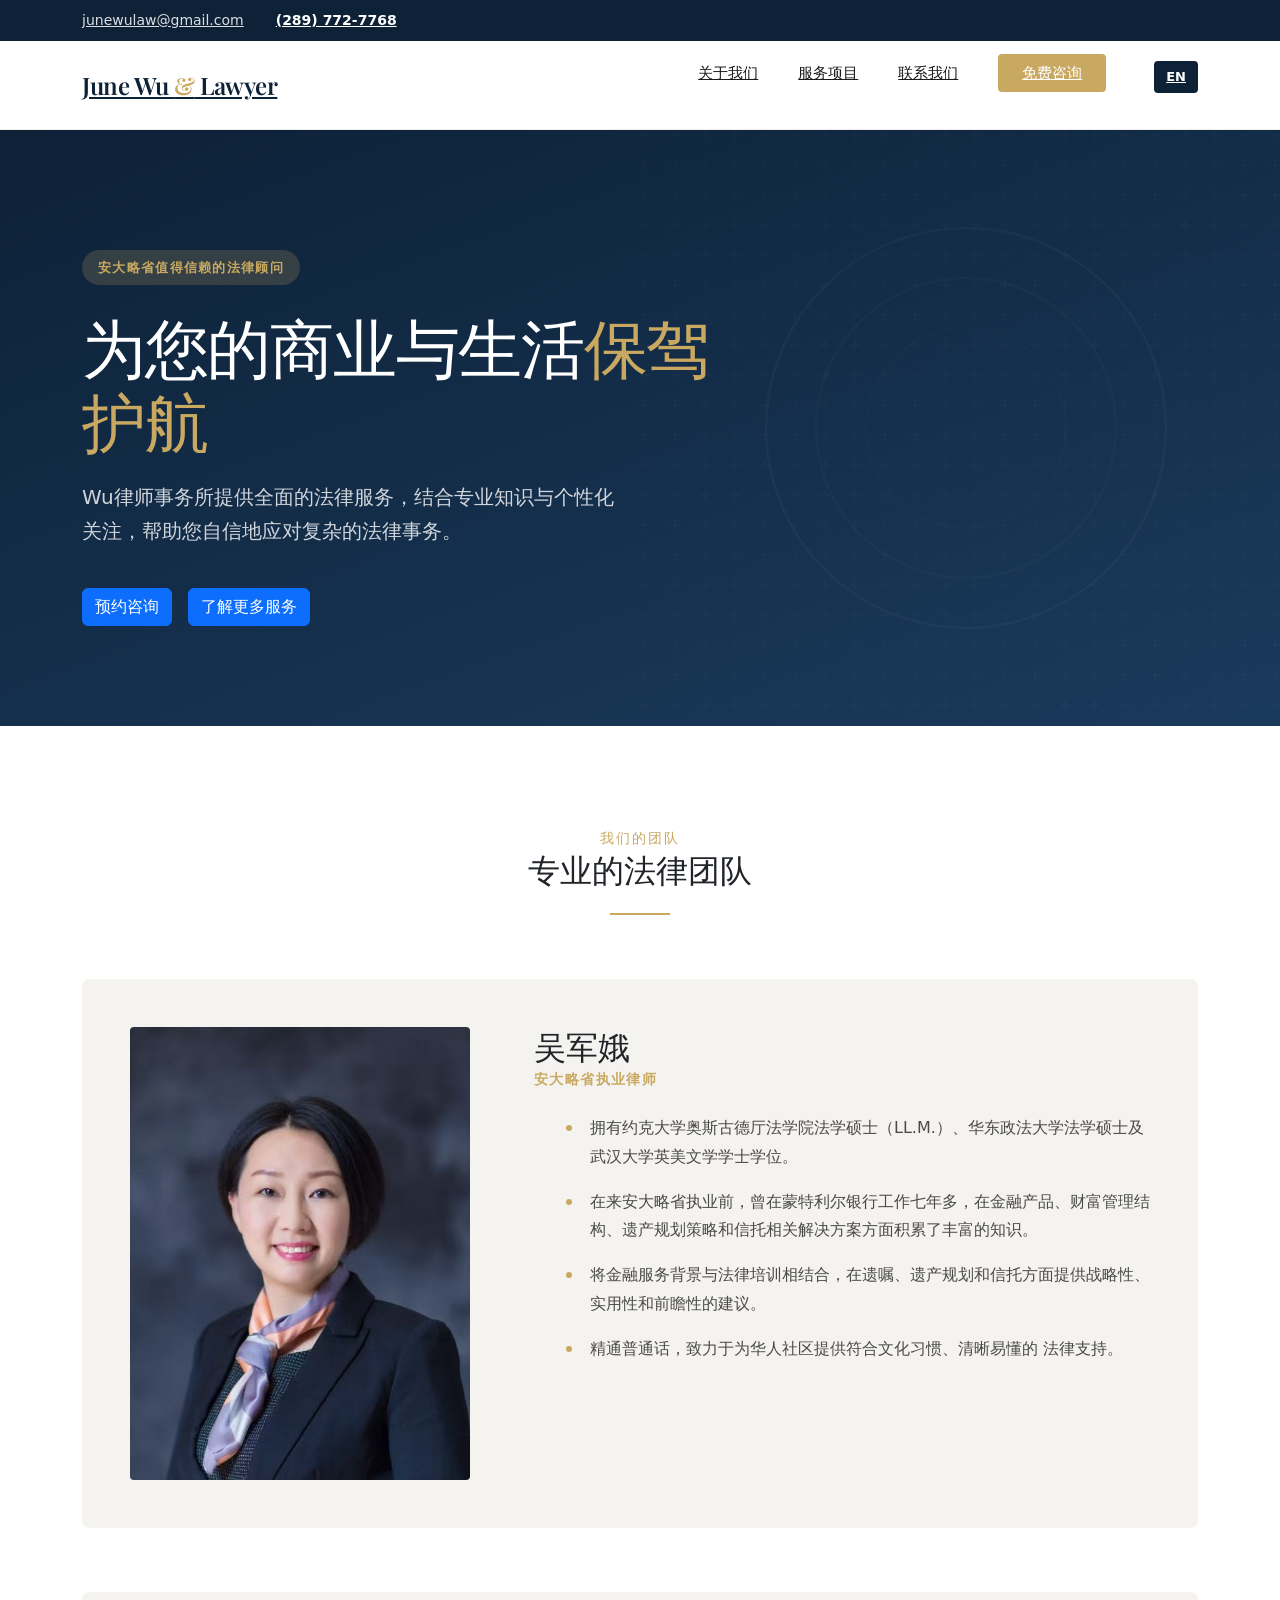
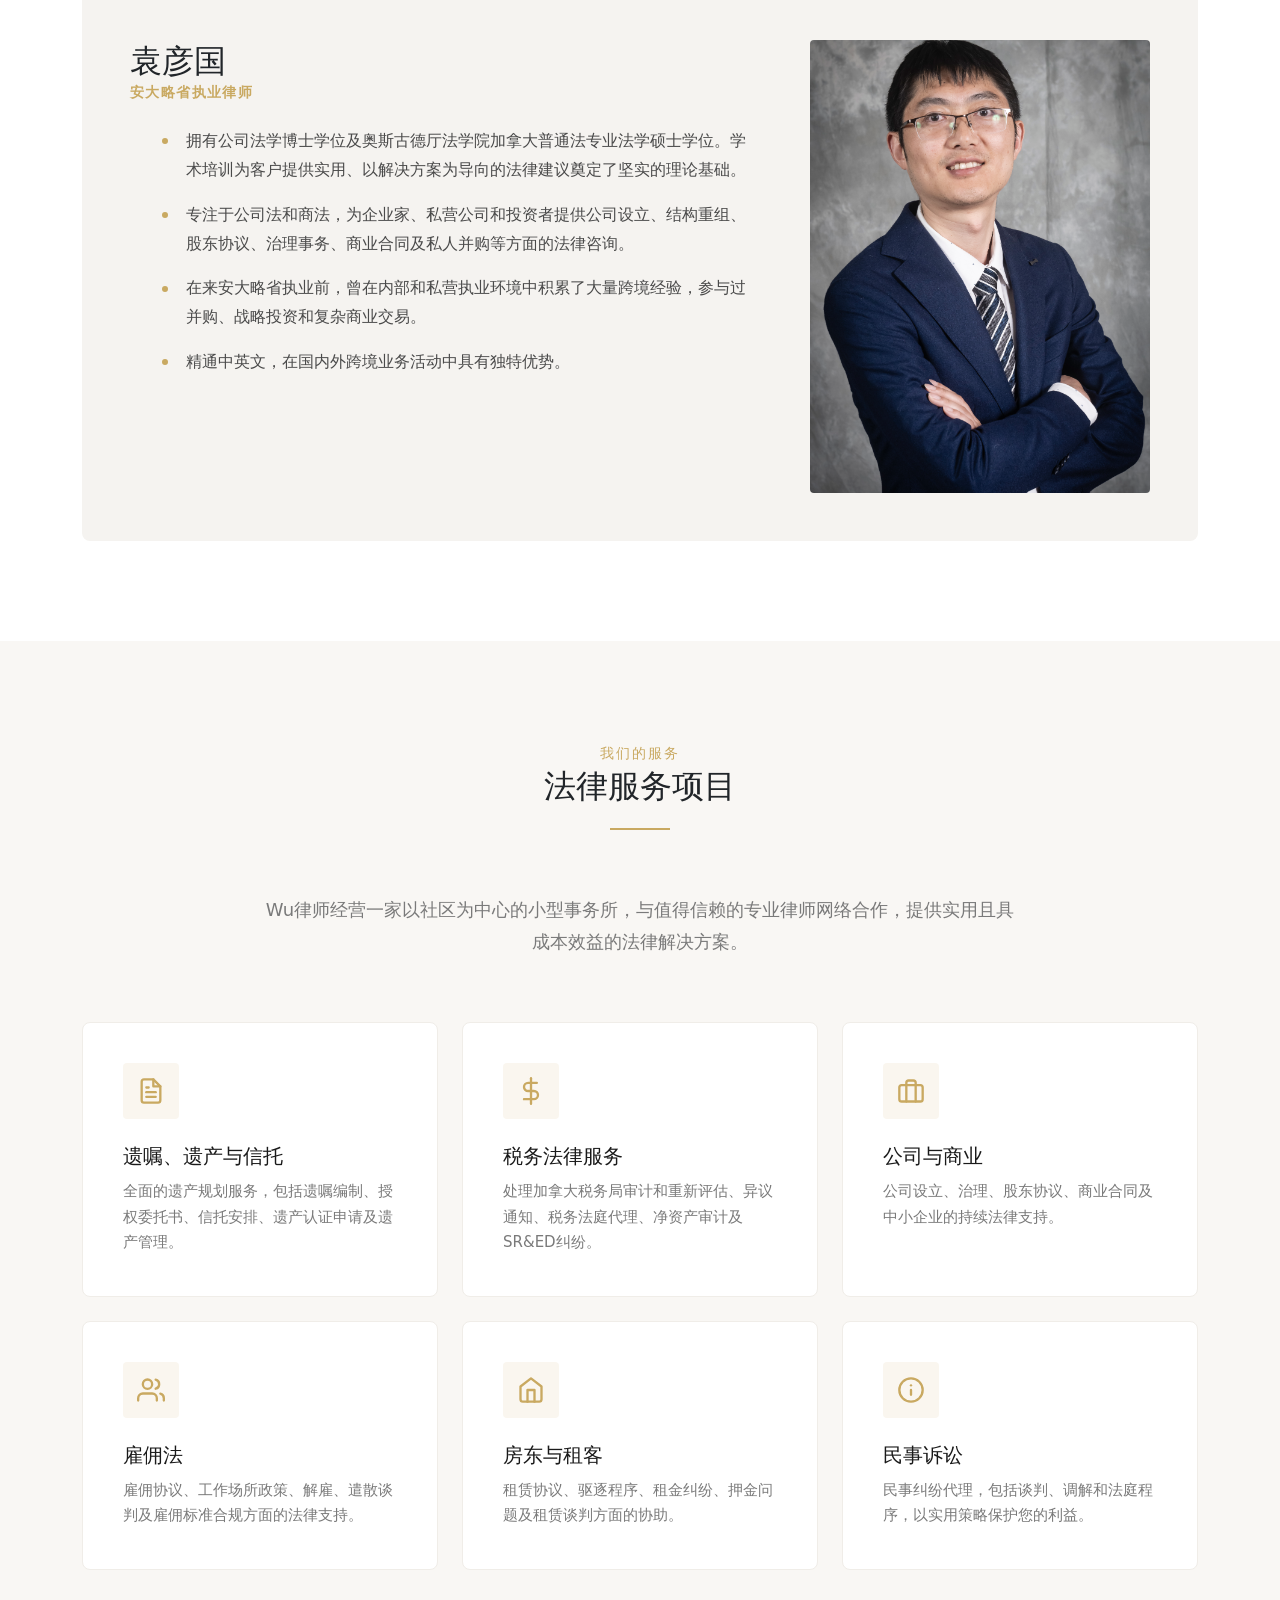
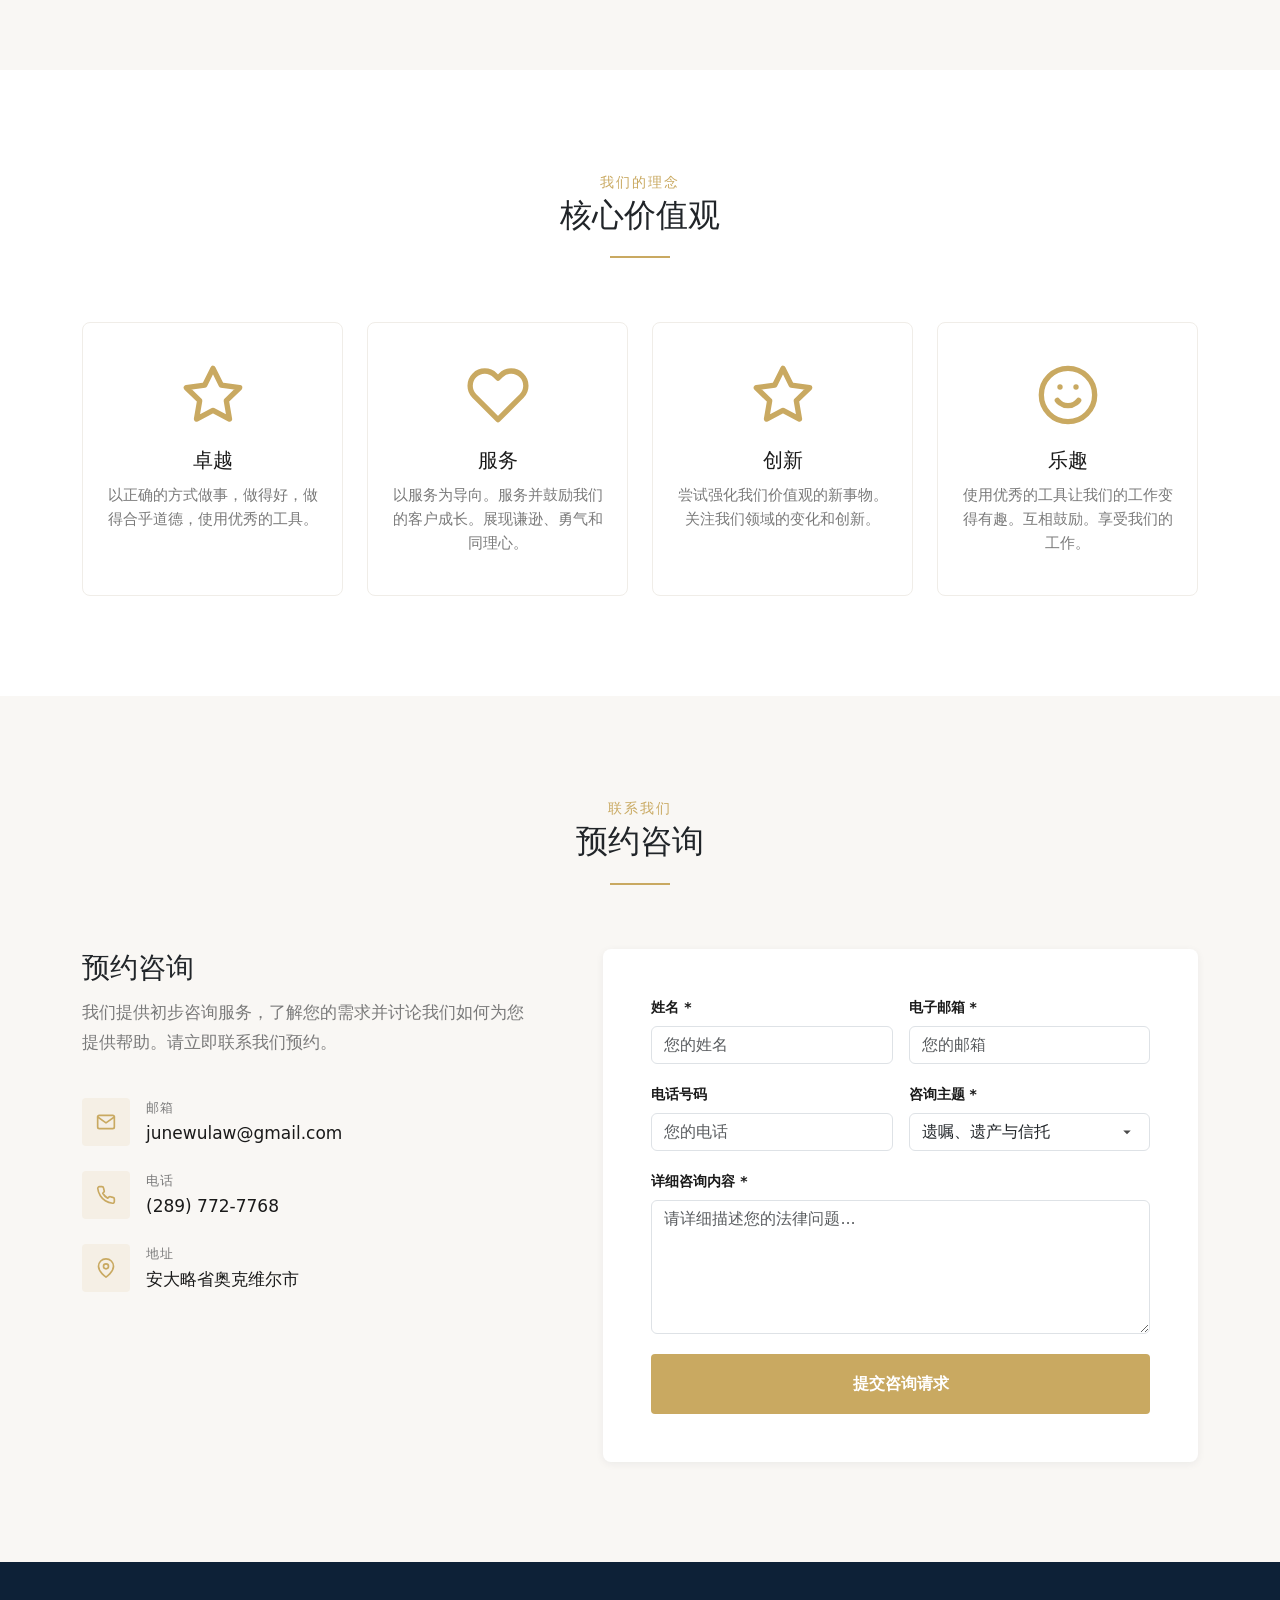
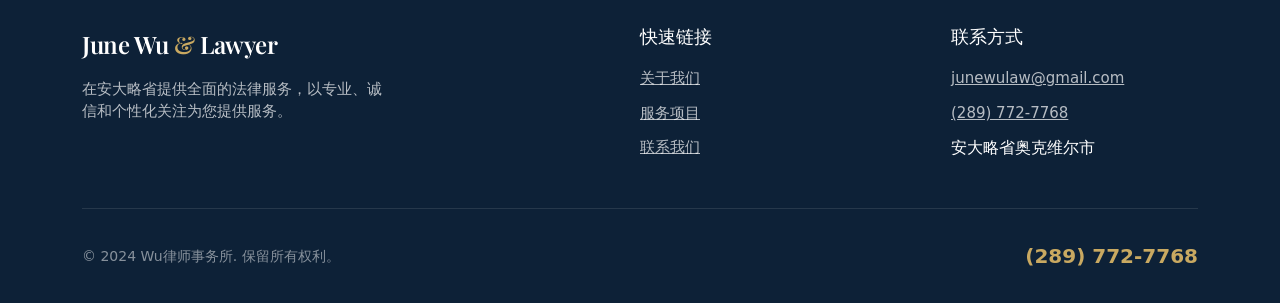
==== commit c41091f2: "根据吴军娥要求做了修改" ====
--- a/templates/index-cn.html
+++ b/templates/index-cn.html
@@ -29,7 +29,7 @@
     <!-- Navigation -->
     <nav class="nav" id="mainNav">
         <div class="container">
-            <a href="#" class="logo">Wu <span>&</span> Associates</a>
+            <a href="#" class="logo">June Wu <span>&</span> Lawyer</a>
             <ul class="main-nav">
                 <li><a href="#about">关于我们</a></li>
                 <li><a href="#services">服务项目</a></li>
@@ -116,26 +116,6 @@
                             <li>精通中英文，在国内外跨境业务活动中具有独特优势。</li>
                         </ul>
                     </div>
-                </div>
-            </div>
-        </div>
-    </section>
-
-    <!-- Statistics -->
-    <section class="stats-section">
-        <div class="container">
-            <div class="stats-grid">
-                <div class="stat-item">
-                    <div class="stat-number">15+</div>
-                    <div class="stat-label">年综合经验</div>
-                </div>
-                <div class="stat-item">
-                    <div class="stat-number">400+</div>
-                    <div class="stat-label">满意客户</div>
-                </div>
-                <div class="stat-item">
-                    <div class="stat-number">2</div>
-                    <div class="stat-label">专业领域</div>
                 </div>
             </div>
         </div>
@@ -388,7 +368,7 @@
         <div class="container">
             <div class="footer-grid">
                 <div class="footer-brand">
-                    <div class="logo">Wu <span>&</span> Associates</div>
+                    <div class="logo">June Wu <span>&</span> Lawyer</div>
                     <p>在安大略省提供全面的法律服务，以专业、诚信和个性化关注为您提供服务。</p>
                 </div>
                 <div>
